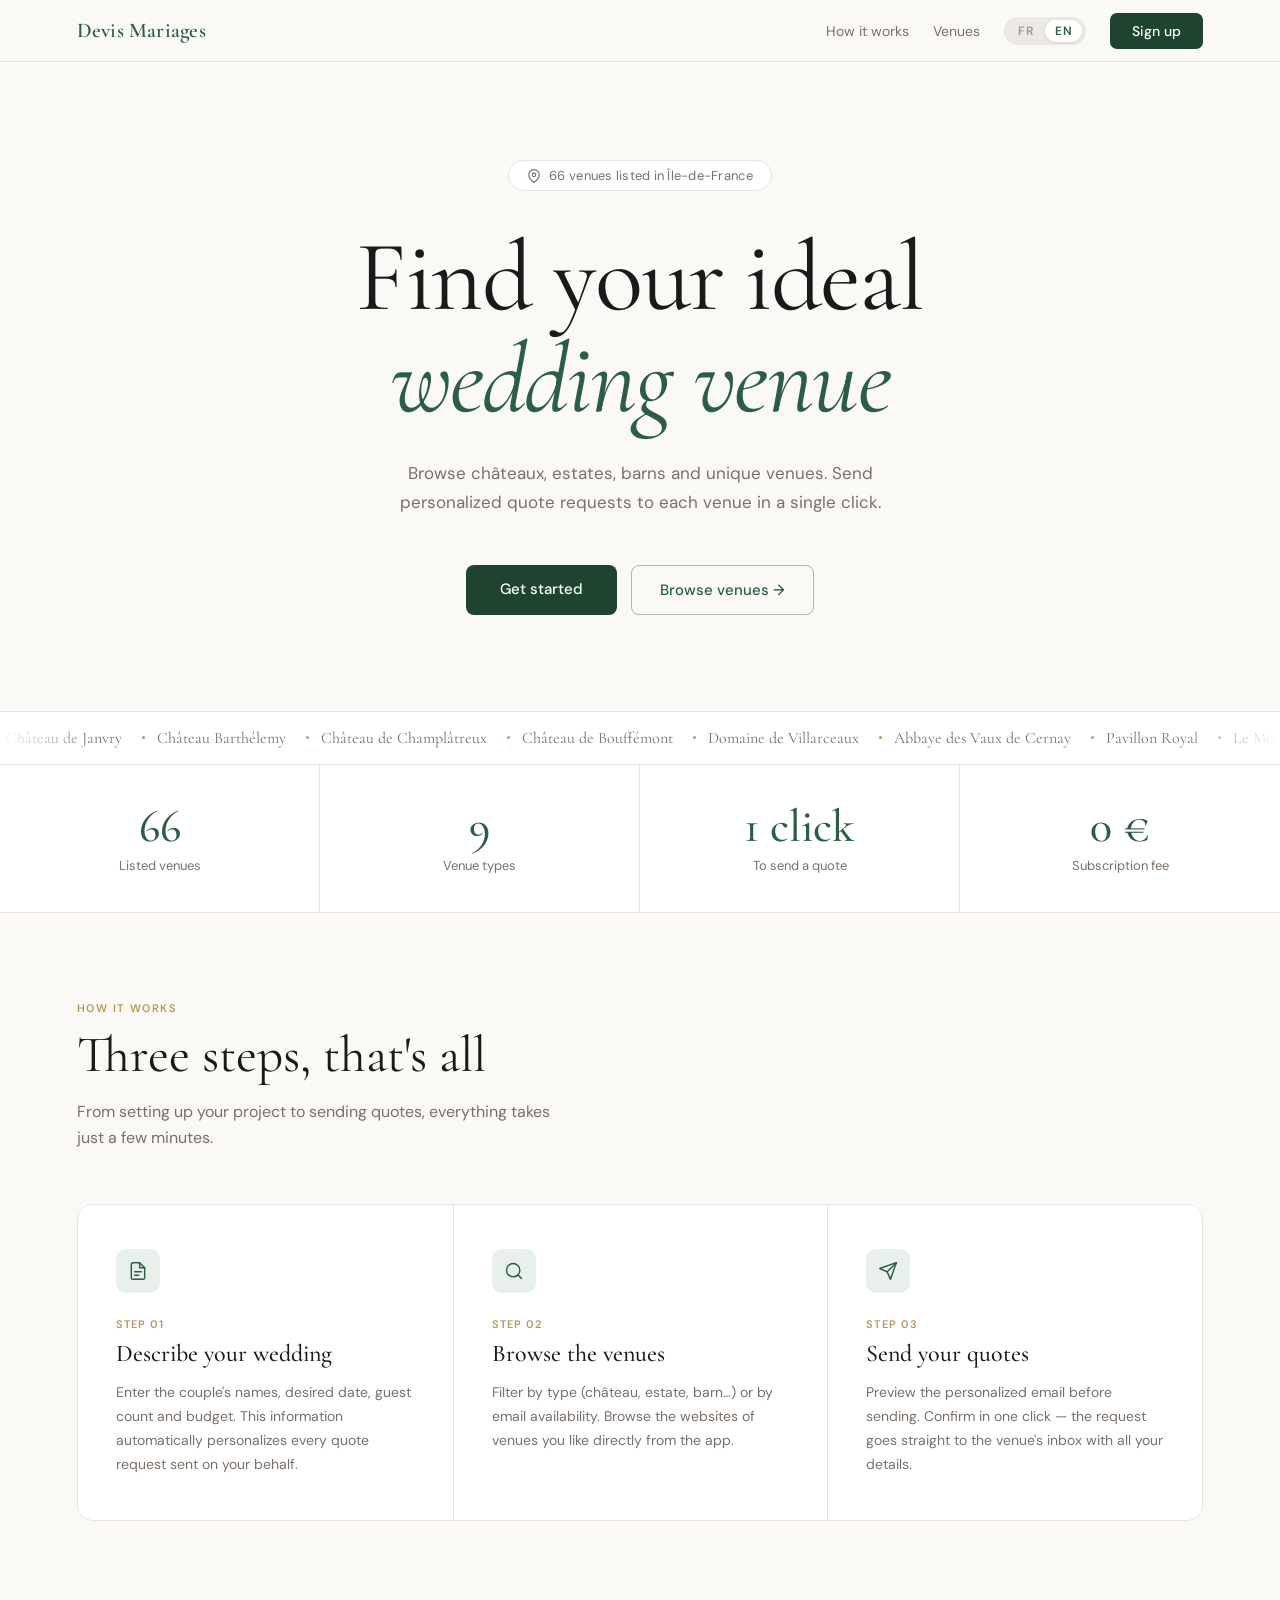
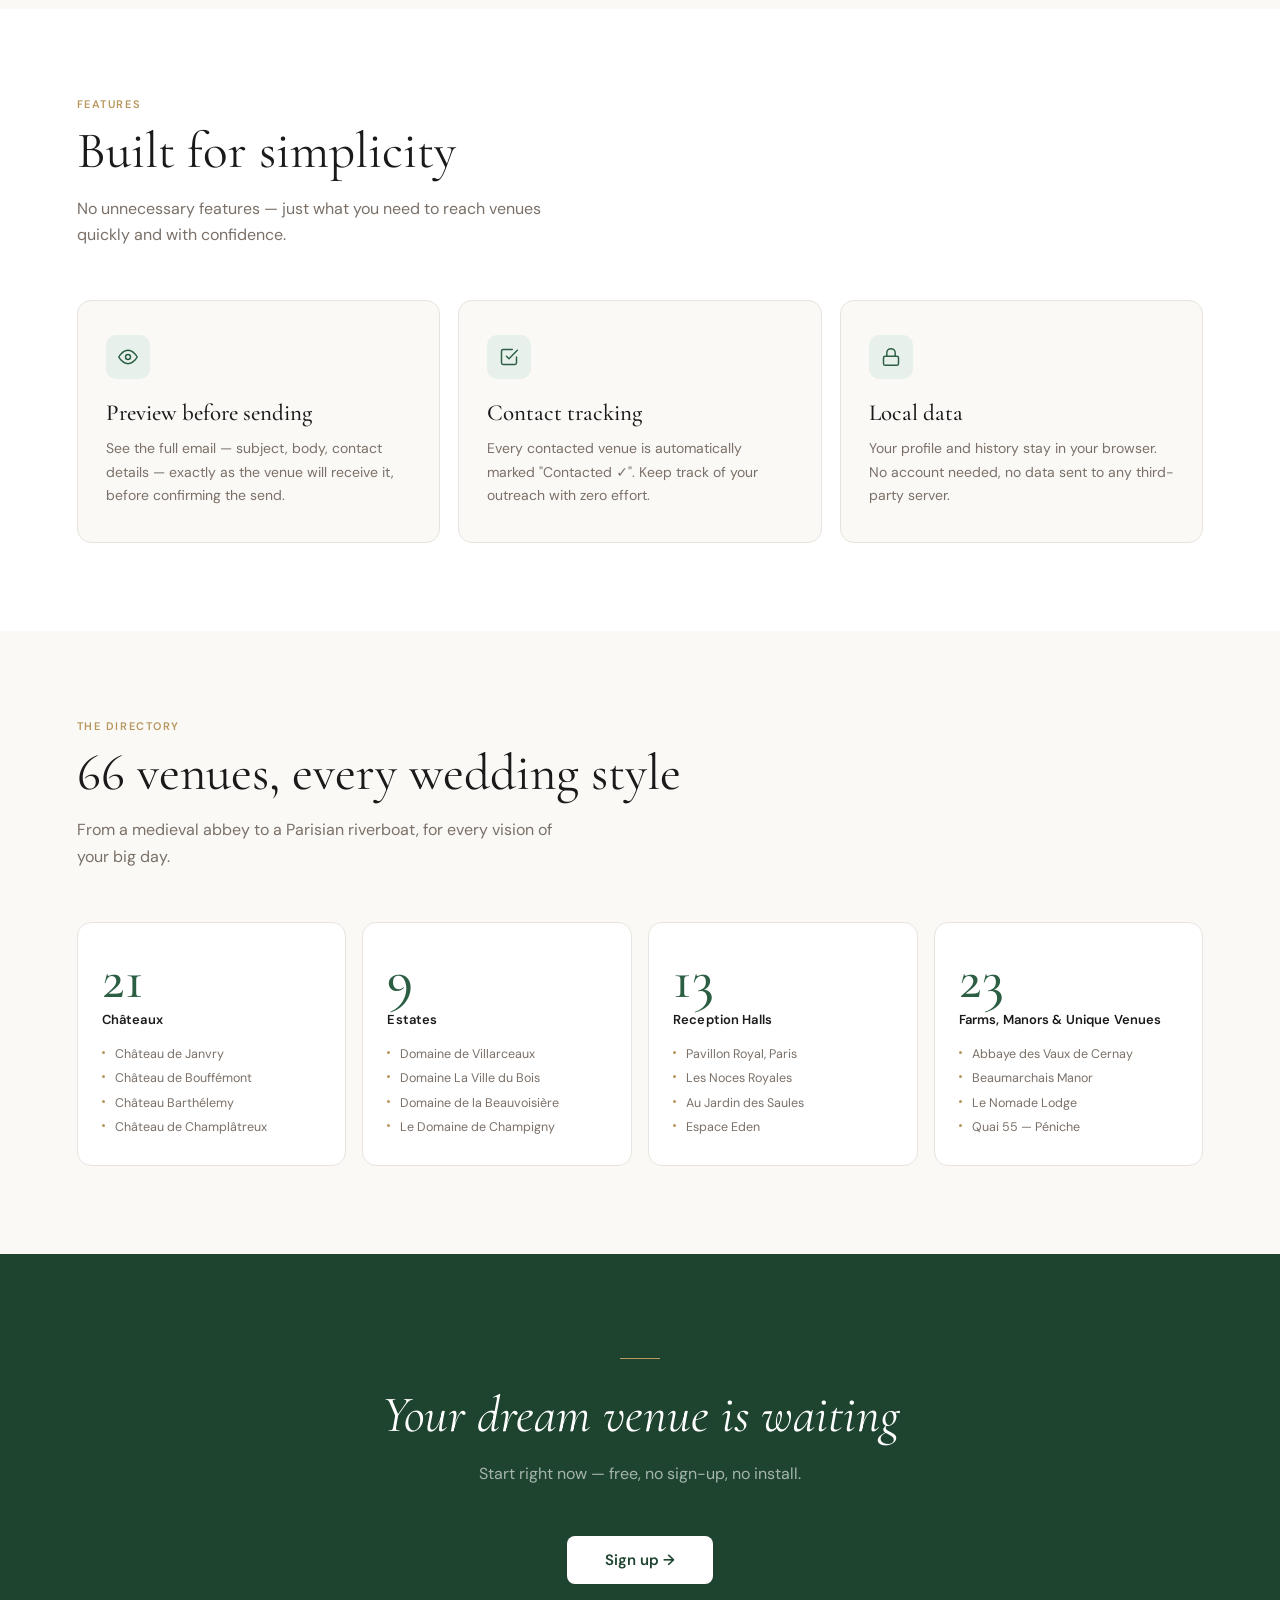
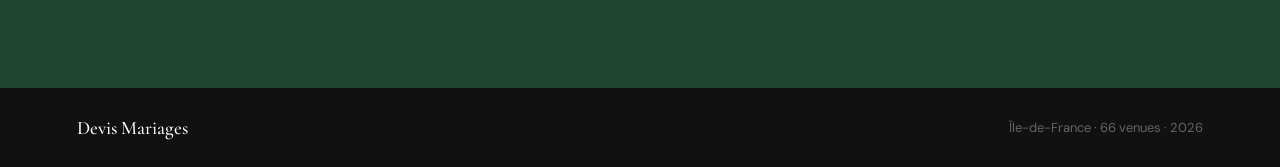
==== frontend/landing.html @ 738a775e "Add landing/onboarding pages and dynamic contact-form integration Introduces a marketing landing pag" ====
<!DOCTYPE html>
<html lang="fr">
<head>
  <meta charset="UTF-8">
  <meta name="viewport" content="width=device-width, initial-scale=1.0">
  <title>Devis Mariages — Trouvez votre lieu de mariage idéal en Île-de-France</title>
  <link rel="preconnect" href="https://fonts.googleapis.com">
  <link href="https://fonts.googleapis.com/css2?family=Cormorant+Garamond:ital,wght@0,300;0,400;0,500;0,600;1,300;1,400;1,500;1,600&family=DM+Sans:opsz,wght@9..40,300;9..40,400;9..40,500;9..40,600&display=swap" rel="stylesheet">
  <style>
    :root {
      --green:       #2c5e43;
      --green-dark:  #1e4430;
      --green-light: #e8f0ec;
      --gold:        #b8975e;
      --cream:       #faf9f6;
      --border:      #e8e3de;
      --muted:       #7a7068;
      --text:        #1a1a1a;
    }

    *, *::before, *::after { box-sizing: border-box; margin: 0; padding: 0; }
    html { scroll-behavior: smooth; }
    body {
      font-family: 'DM Sans', system-ui, sans-serif;
      color: var(--text);
      background: #fff;
      -webkit-font-smoothing: antialiased;
      overflow-x: hidden;
    }
    h1, h2, h3 { font-family: 'Cormorant Garamond', Georgia, serif; }
    a { text-decoration: none; }

    /* ─── NAV ─────────────────────────────────────────── */
    nav {
      position: fixed; top: 0; left: 0; right: 0; z-index: 100;
      height: 62px;
      background: rgba(250,249,246,0.94);
      backdrop-filter: blur(14px);
      -webkit-backdrop-filter: blur(14px);
      border-bottom: 1px solid var(--border);
      display: flex;
      align-items: center;
      justify-content: space-between;
      padding: 0 6%;
    }
    .nav-logo {
      font-family: 'Cormorant Garamond', serif;
      font-size: 21px;
      font-weight: 600;
      color: var(--green);
      letter-spacing: 0.01em;
    }
    .nav-links { display: flex; align-items: center; gap: 24px; }
    .nav-link {
      font-size: 14px;
      color: var(--muted);
      transition: color 0.15s;
    }
    .nav-link:hover { color: var(--green); }
    .btn-nav {
      padding: 9px 22px;
      background: var(--green-dark);
      color: #fff;
      border-radius: 7px;
      font-size: 14px;
      font-weight: 500;
      transition: background 0.2s, transform 0.15s;
      font-family: 'DM Sans', sans-serif;
    }
    .btn-nav:hover { background: var(--green); transform: translateY(-1px); }

    /* ─── LANG TOGGLE ─────────────────────────────────── */
    .lang-toggle {
      display: flex;
      align-items: center;
      background: #ece8e3;
      border-radius: 20px;
      padding: 3px 4px;
      gap: 2px;
      font-size: 12px;
      font-weight: 600;
      font-family: 'DM Sans', sans-serif;
    }
    .lang-toggle span {
      padding: 3px 10px;
      border-radius: 16px;
      cursor: pointer;
      color: #999;
      transition: all 0.15s;
      user-select: none;
      letter-spacing: 0.04em;
    }
    .lang-toggle span.active {
      background: #fff;
      color: var(--green);
      box-shadow: 0 1px 3px rgba(0,0,0,0.1);
    }

    /* ─── HERO ────────────────────────────────────────── */
    .hero {
      background: var(--cream);
      padding: 160px 6% 96px;
      text-align: center;
      position: relative;
    }
    .hero-eyebrow {
      display: inline-flex;
      align-items: center;
      gap: 8px;
      padding: 6px 18px;
      background: #fff;
      border: 1px solid var(--border);
      border-radius: 24px;
      font-size: 13px;
      color: var(--muted);
      letter-spacing: 0.02em;
      margin-bottom: 36px;
    }
    .hero-eyebrow strong { color: var(--green); font-weight: 600; }
    .hero h1 {
      font-size: clamp(56px, 8vw, 100px);
      font-weight: 400;
      line-height: 1.02;
      letter-spacing: -0.015em;
      color: var(--text);
      margin-bottom: 28px;
    }
    .hero h1 em { font-style: italic; color: var(--green); }
    .hero-sub {
      font-size: 17px;
      color: var(--muted);
      line-height: 1.7;
      max-width: 490px;
      margin: 0 auto 48px;
      font-weight: 400;
    }
    .hero-ctas {
      display: flex;
      gap: 14px;
      justify-content: center;
      flex-wrap: wrap;
    }
    .btn-primary {
      padding: 14px 34px;
      background: var(--green-dark);
      color: #fff;
      border-radius: 8px;
      font-size: 15px;
      font-weight: 500;
      transition: all 0.2s;
      font-family: 'DM Sans', sans-serif;
      display: inline-block;
    }
    .btn-primary:hover { background: var(--green); transform: translateY(-2px); box-shadow: 0 8px 24px rgba(44,94,67,.22); }
    .btn-outline {
      padding: 14px 28px;
      background: transparent;
      color: var(--green);
      border: 1px solid rgba(44,94,67,.4);
      border-radius: 8px;
      font-size: 15px;
      font-weight: 500;
      transition: all 0.2s;
      font-family: 'DM Sans', sans-serif;
      display: inline-block;
    }
    .btn-outline:hover { background: var(--green-light); border-color: var(--green); }

    /* ─── TICKER ──────────────────────────────────────── */
    .ticker-wrap {
      overflow: hidden;
      background: #fff;
      border-top: 1px solid var(--border);
      border-bottom: 1px solid var(--border);
      padding: 16px 0;
      position: relative;
    }
    .ticker-wrap::before,
    .ticker-wrap::after {
      content: '';
      position: absolute; top: 0; bottom: 0; width: 100px;
      z-index: 2; pointer-events: none;
    }
    .ticker-wrap::before { left: 0; background: linear-gradient(to right, #fff, transparent); }
    .ticker-wrap::after  { right: 0; background: linear-gradient(to left, #fff, transparent); }
    .ticker-track {
      display: flex;
      width: max-content;
      animation: ticker 60s linear infinite;
    }
    .ticker-track:hover { animation-play-state: paused; }
    .ticker-item {
      font-family: 'Cormorant Garamond', serif;
      font-size: 16px;
      color: var(--muted);
      padding: 0 6px;
      white-space: nowrap;
      display: inline-flex;
      align-items: center;
      gap: 20px;
    }
    .ticker-dot {
      width: 3px; height: 3px;
      border-radius: 50%;
      background: var(--gold);
      flex-shrink: 0;
    }
    @keyframes ticker {
      from { transform: translateX(0); }
      to   { transform: translateX(-50%); }
    }

    /* ─── STATS ───────────────────────────────────────── */
    .stats-row {
      display: grid;
      grid-template-columns: repeat(4, 1fr);
      border-bottom: 1px solid var(--border);
    }
    .stat {
      padding: 38px 20px;
      text-align: center;
      border-right: 1px solid var(--border);
    }
    .stat:last-child { border-right: none; }
    .stat-val {
      font-family: 'Cormorant Garamond', serif;
      font-size: 46px;
      font-weight: 500;
      color: var(--green);
      line-height: 1;
      margin-bottom: 8px;
    }
    .stat-desc { font-size: 13px; color: var(--muted); }

    /* ─── SECTION COMMON ──────────────────────────────── */
    .section { padding: 88px 6%; }
    .section-bg { background: var(--cream); }
    .eyebrow {
      font-size: 11px;
      font-weight: 600;
      letter-spacing: 0.14em;
      text-transform: uppercase;
      color: var(--gold);
      margin-bottom: 12px;
    }
    .sec-title {
      font-size: clamp(34px, 4vw, 52px);
      font-weight: 400;
      line-height: 1.1;
      margin-bottom: 16px;
    }
    .sec-sub {
      font-size: 16px;
      color: var(--muted);
      line-height: 1.65;
      max-width: 480px;
      margin-bottom: 52px;
    }

    /* ─── HOW IT WORKS ────────────────────────────────── */
    .hiw-grid {
      display: grid;
      grid-template-columns: repeat(3, 1fr);
      border: 1px solid var(--border);
      border-radius: 16px;
      overflow: hidden;
    }
    .hiw-step {
      background: #fff;
      padding: 44px 38px;
    }
    .hiw-step + .hiw-step { border-left: 1px solid var(--border); }
    .step-icon {
      width: 44px; height: 44px;
      border-radius: 10px;
      background: var(--green-light);
      display: flex; align-items: center; justify-content: center;
      color: var(--green);
      margin-bottom: 24px;
    }
    .step-num {
      font-size: 11px;
      font-weight: 600;
      letter-spacing: 0.1em;
      text-transform: uppercase;
      color: var(--gold);
      margin-bottom: 8px;
    }
    .step-title {
      font-family: 'Cormorant Garamond', serif;
      font-size: 24px;
      font-weight: 500;
      margin-bottom: 12px;
    }
    .step-desc {
      font-size: 14px;
      color: var(--muted);
      line-height: 1.72;
    }

    /* ─── FEATURES ────────────────────────────────────── */
    .features-grid {
      display: grid;
      grid-template-columns: repeat(3, 1fr);
      gap: 18px;
    }
    .feature-card {
      background: var(--cream);
      border: 1px solid var(--border);
      border-radius: 14px;
      padding: 34px 28px;
      transition: transform 0.22s, box-shadow 0.22s;
    }
    .feature-card:hover {
      transform: translateY(-4px);
      box-shadow: 0 14px 36px rgba(44,94,67,.08);
    }
    .feat-icon {
      width: 44px; height: 44px;
      border-radius: 10px;
      background: var(--green-light);
      display: flex; align-items: center; justify-content: center;
      color: var(--green);
      margin-bottom: 20px;
    }
    .feat-title {
      font-family: 'Cormorant Garamond', serif;
      font-size: 23px;
      font-weight: 500;
      margin-bottom: 10px;
    }
    .feat-desc {
      font-size: 14px;
      color: var(--muted);
      line-height: 1.68;
    }

    /* ─── VENUE TYPES ─────────────────────────────────── */
    .types-grid {
      display: grid;
      grid-template-columns: repeat(4, 1fr);
      gap: 16px;
    }
    .type-card {
      background: #fff;
      border: 1px solid var(--border);
      border-radius: 14px;
      padding: 28px 24px;
      transition: border-color 0.2s, transform 0.2s;
    }
    .type-card:hover { border-color: var(--green); transform: translateY(-3px); }
    .type-count {
      font-family: 'Cormorant Garamond', serif;
      font-size: 56px;
      font-weight: 500;
      color: var(--green);
      line-height: 1;
      margin-bottom: 4px;
    }
    .type-name {
      font-size: 13px;
      font-weight: 600;
      color: var(--text);
      margin-bottom: 18px;
      letter-spacing: 0.01em;
    }
    .type-list {
      list-style: none;
      display: flex;
      flex-direction: column;
      gap: 7px;
    }
    .type-list li {
      font-size: 12.5px;
      color: var(--muted);
      padding-left: 13px;
      position: relative;
      line-height: 1.4;
    }
    .type-list li::before {
      content: '';
      position: absolute;
      left: 0; top: 5px;
      width: 3px; height: 3px;
      border-radius: 50%;
      background: var(--gold);
    }

    /* ─── FINAL CTA ───────────────────────────────────── */
    .cta-section {
      background: var(--green-dark);
      padding: 104px 6%;
      text-align: center;
    }
    .gold-rule {
      width: 40px; height: 1px;
      background: var(--gold);
      margin: 0 auto 28px;
    }
    .cta-section .sec-title { color: #fff; margin-bottom: 18px; }
    .cta-section .sec-sub { color: rgba(255,255,255,.6); margin: 0 auto 48px; }
    .btn-white {
      padding: 14px 38px;
      background: #fff;
      color: var(--green-dark);
      border-radius: 8px;
      font-size: 15px;
      font-weight: 600;
      display: inline-block;
      transition: all 0.2s;
      font-family: 'DM Sans', sans-serif;
    }
    .btn-white:hover { transform: translateY(-2px); box-shadow: 0 10px 30px rgba(0,0,0,.22); }

    /* ─── FOOTER ──────────────────────────────────────── */
    footer {
      background: #111;
      padding: 28px 6%;
      display: flex;
      align-items: center;
      justify-content: space-between;
    }
    .footer-logo {
      font-family: 'Cormorant Garamond', serif;
      font-size: 19px;
      color: #fff;
      font-weight: 500;
    }
    .footer-meta { font-size: 13px; color: rgba(255,255,255,.35); }

    /* ─── REVEAL ANIMATIONS ───────────────────────────── */
    .reveal {
      opacity: 0;
      transform: translateY(22px);
      transition: opacity 0.6s cubic-bezier(.2,.8,.2,1), transform 0.6s cubic-bezier(.2,.8,.2,1);
    }
    .reveal.visible { opacity: 1; transform: none; }

    /* ─── RESPONSIVE ──────────────────────────────────── */
    @media (max-width: 960px) {
      .stats-row { grid-template-columns: repeat(2, 1fr); }
      .stat:nth-child(2) { border-right: none; }
      .stat:nth-child(3) { border-top: 1px solid var(--border); }
      .hiw-grid { grid-template-columns: 1fr; }
      .hiw-step + .hiw-step { border-left: none; border-top: 1px solid var(--border); }
      .features-grid { grid-template-columns: 1fr; }
      .types-grid { grid-template-columns: repeat(2, 1fr); }
    }
    @media (max-width: 600px) {
      .nav-links .nav-link { display: none; }
      .types-grid { grid-template-columns: 1fr; }
      .hero h1 { font-size: 48px; }
    }
  </style>
</head>
<body>

<!-- ─── NAV ──────────────────────────────────────────────── -->
<nav>
  <span class="nav-logo">Devis Mariages</span>
  <div class="nav-links">
    <a class="nav-link" href="#how" data-i18n="nav_how">Comment ça marche</a>
    <a class="nav-link" href="#types" data-i18n="nav_types">Les lieux</a>
    <div class="lang-toggle">
      <span id="lang-fr" onclick="setLang('fr')">FR</span>
      <span id="lang-en" onclick="setLang('en')">EN</span>
    </div>
    <a class="btn-nav" data-ob-link href="onboarding.html?lang=fr" data-i18n="nav_app">S'inscrire</a>
  </div>
</nav>

<!-- ─── HERO ──────────────────────────────────────────────── -->
<section class="hero">
  <div class="hero-eyebrow">
    <svg width="14" height="14" viewBox="0 0 24 24" fill="none" stroke="currentColor" stroke-width="2" stroke-linecap="round" stroke-linejoin="round"><path d="M21 10c0 7-9 13-9 13s-9-6-9-13a9 9 0 0 1 18 0z"/><circle cx="12" cy="10" r="3"/></svg>
    <span data-i18n="eyebrow_hero"><strong>66</strong> lieux référencés en Île-de-France</span>
  </div>
  <h1 id="hero-h1">Trouvez votre lieu<br><em>de mariage idéal</em></h1>
  <p class="hero-sub" data-i18n="hero_sub">Parcourez châteaux, domaines, fermes et lieux atypiques. Envoyez des demandes de devis personnalisées à chaque lieu en un seul clic.</p>
  <div class="hero-ctas">
    <a class="btn-primary" data-ob-link href="onboarding.html?lang=fr" data-i18n="btn_start">Commencer maintenant</a>
    <a class="btn-outline" href="#types" data-i18n="btn_browse">Voir les lieux →</a>
  </div>
</section>

<!-- ─── TICKER ────────────────────────────────────────────── -->
<div class="ticker-wrap">
  <div class="ticker-track" id="ticker-track"></div>
</div>

<!-- ─── STATS ─────────────────────────────────────────────── -->
<div class="stats-row">
  <div class="stat">
    <div class="stat-val">66</div>
    <div class="stat-desc" data-i18n="stat1_desc">Lieux référencés</div>
  </div>
  <div class="stat">
    <div class="stat-val">9</div>
    <div class="stat-desc" data-i18n="stat2_desc">Types de lieux</div>
  </div>
  <div class="stat">
    <div class="stat-val" data-i18n="stat3_val">1 clic</div>
    <div class="stat-desc" data-i18n="stat3_desc">Pour envoyer un devis</div>
  </div>
  <div class="stat">
    <div class="stat-val">0 €</div>
    <div class="stat-desc" data-i18n="stat4_desc">D'abonnement</div>
  </div>
</div>

<!-- ─── HOW IT WORKS ──────────────────────────────────────── -->
<section class="section section-bg" id="how">
  <div class="eyebrow" data-i18n="eyebrow_hiw">Fonctionnement</div>
  <h2 class="sec-title" data-i18n="hiw_title">Trois étapes, c'est tout</h2>
  <p class="sec-sub" data-i18n="hiw_sub">De la configuration de votre projet à l'envoi des devis, tout se passe en quelques minutes.</p>
  <div class="hiw-grid reveal">
    <div class="hiw-step">
      <div class="step-icon">
        <svg width="20" height="20" viewBox="0 0 24 24" fill="none" stroke="currentColor" stroke-width="1.75" stroke-linecap="round" stroke-linejoin="round"><path d="M14 2H6a2 2 0 0 0-2 2v16a2 2 0 0 0 2 2h12a2 2 0 0 0 2-2V8z"/><polyline points="14,2 14,8 20,8"/><line x1="8" y1="13" x2="16" y2="13"/><line x1="8" y1="17" x2="13" y2="17"/></svg>
      </div>
      <div class="step-num" data-i18n="step1_num">Étape 01</div>
      <h3 class="step-title" data-i18n="step1_title">Décrivez votre mariage</h3>
      <p class="step-desc" data-i18n="step1_desc">Renseignez le nom des mariés, la date souhaitée, le nombre d'invités et votre budget. Ces informations personnalisent automatiquement chaque demande de devis.</p>
    </div>
    <div class="hiw-step">
      <div class="step-icon">
        <svg width="20" height="20" viewBox="0 0 24 24" fill="none" stroke="currentColor" stroke-width="1.75" stroke-linecap="round" stroke-linejoin="round"><circle cx="11" cy="11" r="8"/><line x1="21" y1="21" x2="16.65" y2="16.65"/></svg>
      </div>
      <div class="step-num" data-i18n="step2_num">Étape 02</div>
      <h3 class="step-title" data-i18n="step2_title">Explorez les lieux</h3>
      <p class="step-desc" data-i18n="step2_desc">Filtrez par type (château, domaine, ferme…) ou par disponibilité email. Consultez directement les sites des lieux qui vous intéressent depuis l'application.</p>
    </div>
    <div class="hiw-step">
      <div class="step-icon">
        <svg width="20" height="20" viewBox="0 0 24 24" fill="none" stroke="currentColor" stroke-width="1.75" stroke-linecap="round" stroke-linejoin="round"><line x1="22" y1="2" x2="11" y2="13"/><polygon points="22,2 15,22 11,13 2,9"/></svg>
      </div>
      <div class="step-num" data-i18n="step3_num">Étape 03</div>
      <h3 class="step-title" data-i18n="step3_title">Envoyez vos devis</h3>
      <p class="step-desc" data-i18n="step3_desc">Prévisualisez l'email personnalisé avant de l'envoyer. Confirmez en un clic — la demande part directement dans la boîte du lieu, avec toutes vos informations.</p>
    </div>
  </div>
</section>

<!-- ─── FEATURES ──────────────────────────────────────────── -->
<section class="section" id="features">
  <div class="eyebrow" data-i18n="eyebrow_feat">Fonctionnalités</div>
  <h2 class="sec-title" data-i18n="feat_title">Conçu pour aller à l'essentiel</h2>
  <p class="sec-sub" data-i18n="feat_sub">Pas de fonctions superflues — juste ce qu'il faut pour contacter les lieux rapidement et sereinement.</p>
  <div class="features-grid">
    <div class="feature-card reveal">
      <div class="feat-icon">
        <svg width="20" height="20" viewBox="0 0 24 24" fill="none" stroke="currentColor" stroke-width="1.75" stroke-linecap="round" stroke-linejoin="round"><path d="M1 12s4-8 11-8 11 8 11 8-4 8-11 8-11-8-11-8z"/><circle cx="12" cy="12" r="3"/></svg>
      </div>
      <h3 class="feat-title" data-i18n="feat1_title">Aperçu avant envoi</h3>
      <p class="feat-desc" data-i18n="feat1_desc">Visualisez l'email complet — objet, corps, coordonnées — exactement tel que le lieu le recevra, avant de confirmer l'envoi.</p>
    </div>
    <div class="feature-card reveal" style="transition-delay:.1s">
      <div class="feat-icon">
        <svg width="20" height="20" viewBox="0 0 24 24" fill="none" stroke="currentColor" stroke-width="1.75" stroke-linecap="round" stroke-linejoin="round"><polyline points="9,11 12,14 22,4"/><path d="M21 12v7a2 2 0 0 1-2 2H5a2 2 0 0 1-2-2V5a2 2 0 0 1 2-2h11"/></svg>
      </div>
      <h3 class="feat-title" data-i18n="feat2_title">Suivi des contacts</h3>
      <p class="feat-desc" data-i18n="feat2_desc">Chaque lieu contacté est automatiquement marqué "Contacté ✓". Gardez une vue d'ensemble de vos démarches sans aucun effort.</p>
    </div>
    <div class="feature-card reveal" style="transition-delay:.2s">
      <div class="feat-icon">
        <svg width="20" height="20" viewBox="0 0 24 24" fill="none" stroke="currentColor" stroke-width="1.75" stroke-linecap="round" stroke-linejoin="round"><rect x="3" y="11" width="18" height="11" rx="2" ry="2"/><path d="M7 11V7a5 5 0 0 1 10 0v4"/></svg>
      </div>
      <h3 class="feat-title" data-i18n="feat3_title">Données locales</h3>
      <p class="feat-desc" data-i18n="feat3_desc">Votre profil et votre historique restent dans votre navigateur. Aucun compte requis, aucune donnée transmise à un serveur tiers.</p>
    </div>
  </div>
</section>

<!-- ─── VENUE TYPES ────────────────────────────────────────── -->
<section class="section section-bg" id="types">
  <div class="eyebrow" data-i18n="eyebrow_types">Le répertoire</div>
  <h2 class="sec-title" data-i18n="types_title">66 lieux, tous styles de mariage</h2>
  <p class="sec-sub" data-i18n="types_sub">De l'abbaye médiévale à la péniche parisienne, pour chaque vision du jour J.</p>
  <div class="types-grid">
    <div class="type-card reveal">
      <div class="type-count">21</div>
      <div class="type-name" data-i18n="type1_name">Châteaux</div>
      <ul class="type-list">
        <li>Château de Janvry</li>
        <li>Château de Bouffémont</li>
        <li>Château Barthélemy</li>
        <li>Château de Champlâtreux</li>
      </ul>
    </div>
    <div class="type-card reveal" style="transition-delay:.1s">
      <div class="type-count">9</div>
      <div class="type-name" data-i18n="type2_name">Domaines</div>
      <ul class="type-list">
        <li>Domaine de Villarceaux</li>
        <li>Domaine La Ville du Bois</li>
        <li>Domaine de la Beauvoisière</li>
        <li>Le Domaine de Champigny</li>
      </ul>
    </div>
    <div class="type-card reveal" style="transition-delay:.2s">
      <div class="type-count">13</div>
      <div class="type-name" data-i18n="type3_name">Salles de réception</div>
      <ul class="type-list">
        <li>Pavillon Royal, Paris</li>
        <li>Les Noces Royales</li>
        <li>Au Jardin des Saules</li>
        <li>Espace Eden</li>
      </ul>
    </div>
    <div class="type-card reveal" style="transition-delay:.3s">
      <div class="type-count">23</div>
      <div class="type-name" data-i18n="type4_name">Fermes, Manoirs & Atypiques</div>
      <ul class="type-list">
        <li>Abbaye des Vaux de Cernay</li>
        <li>Beaumarchais Manor</li>
        <li>Le Nomade Lodge</li>
        <li>Quai 55 — Péniche</li>
      </ul>
    </div>
  </div>
</section>

<!-- ─── FINAL CTA ──────────────────────────────────────────── -->
<section class="cta-section">
  <div class="gold-rule"></div>
  <h2 class="sec-title" id="cta-title"><em>Votre lieu de rêve vous attend</em></h2>
  <p class="sec-sub" data-i18n="cta_sub">Commencez dès maintenant — gratuit, sans inscription, sans installation.</p>
  <a class="btn-white" data-ob-link href="onboarding.html?lang=fr" data-i18n="btn_open">S'inscrire →</a>
</section>

<!-- ─── FOOTER ─────────────────────────────────────────────── -->
<footer>
  <span class="footer-logo">Devis Mariages</span>
  <span class="footer-meta" data-i18n="footer_meta">Île-de-France · 66 lieux · 2026</span>
</footer>

<script>
  /* ── Translations ─────────────────────────────────────────── */
  const T = {
    fr: {
      page_title:    "Devis Mariages — Trouvez votre lieu de mariage idéal en Île-de-France",
      nav_how:       "Comment ça marche",
      nav_types:     "Les lieux",
      nav_app:       "S'inscrire",
      eyebrow_hero:  "66 lieux référencés en Île-de-France",
      hero_h1:       "Trouvez votre lieu<br><em>de mariage idéal</em>",
      hero_sub:      "Parcourez châteaux, domaines, fermes et lieux atypiques. Envoyez des demandes de devis personnalisées à chaque lieu en un seul clic.",
      btn_start:     "Commencer maintenant",
      btn_browse:    "Voir les lieux →",
      stat1_desc:    "Lieux référencés",
      stat2_desc:    "Types de lieux",
      stat3_val:     "1 clic",
      stat3_desc:    "Pour envoyer un devis",
      stat4_desc:    "D'abonnement",
      eyebrow_hiw:   "Fonctionnement",
      hiw_title:     "Trois étapes, c'est tout",
      hiw_sub:       "De la configuration de votre projet à l'envoi des devis, tout se passe en quelques minutes.",
      step1_num:     "Étape 01",
      step1_title:   "Décrivez votre mariage",
      step1_desc:    "Renseignez le nom des mariés, la date souhaitée, le nombre d'invités et votre budget. Ces informations personnalisent automatiquement chaque demande de devis.",
      step2_num:     "Étape 02",
      step2_title:   "Explorez les lieux",
      step2_desc:    "Filtrez par type (château, domaine, ferme…) ou par disponibilité email. Consultez directement les sites des lieux qui vous intéressent depuis l'application.",
      step3_num:     "Étape 03",
      step3_title:   "Envoyez vos devis",
      step3_desc:    "Prévisualisez l'email personnalisé avant de l'envoyer. Confirmez en un clic — la demande part directement dans la boîte du lieu, avec toutes vos informations.",
      eyebrow_feat:  "Fonctionnalités",
      feat_title:    "Conçu pour aller à l'essentiel",
      feat_sub:      "Pas de fonctions superflues — juste ce qu'il faut pour contacter les lieux rapidement et sereinement.",
      feat1_title:   "Aperçu avant envoi",
      feat1_desc:    "Visualisez l'email complet — objet, corps, coordonnées — exactement tel que le lieu le recevra, avant de confirmer l'envoi.",
      feat2_title:   "Suivi des contacts",
      feat2_desc:    "Chaque lieu contacté est automatiquement marqué \"Contacté ✓\". Gardez une vue d'ensemble de vos démarches sans aucun effort.",
      feat3_title:   "Données locales",
      feat3_desc:    "Votre profil et votre historique restent dans votre navigateur. Aucun compte requis, aucune donnée transmise à un serveur tiers.",
      eyebrow_types: "Le répertoire",
      types_title:   "66 lieux, tous styles de mariage",
      types_sub:     "De l'abbaye médiévale à la péniche parisienne, pour chaque vision du jour J.",
      type1_name:    "Châteaux",
      type2_name:    "Domaines",
      type3_name:    "Salles de réception",
      type4_name:    "Fermes, Manoirs & Atypiques",
      cta_title:     "<em>Votre lieu de rêve vous attend</em>",
      cta_sub:       "Commencez dès maintenant — gratuit, sans inscription, sans installation.",
      btn_open:      "S'inscrire →",
      footer_meta:   "Île-de-France · 66 lieux · 2026",
    },
    en: {
      page_title:    "Devis Mariages — Find your ideal wedding venue in Île-de-France",
      nav_how:       "How it works",
      nav_types:     "Venues",
      nav_app:       "Sign up",
      eyebrow_hero:  "66 venues listed in Île-de-France",
      hero_h1:       "Find your ideal<br><em>wedding venue</em>",
      hero_sub:      "Browse châteaux, estates, barns and unique venues. Send personalized quote requests to each venue in a single click.",
      btn_start:     "Get started",
      btn_browse:    "Browse venues →",
      stat1_desc:    "Listed venues",
      stat2_desc:    "Venue types",
      stat3_val:     "1 click",
      stat3_desc:    "To send a quote",
      stat4_desc:    "Subscription fee",
      eyebrow_hiw:   "How It Works",
      hiw_title:     "Three steps, that's all",
      hiw_sub:       "From setting up your project to sending quotes, everything takes just a few minutes.",
      step1_num:     "Step 01",
      step1_title:   "Describe your wedding",
      step1_desc:    "Enter the couple's names, desired date, guest count and budget. This information automatically personalizes every quote request sent on your behalf.",
      step2_num:     "Step 02",
      step2_title:   "Browse the venues",
      step2_desc:    "Filter by type (château, estate, barn…) or by email availability. Browse the websites of venues you like directly from the app.",
      step3_num:     "Step 03",
      step3_title:   "Send your quotes",
      step3_desc:    "Preview the personalized email before sending. Confirm in one click — the request goes straight to the venue's inbox with all your details.",
      eyebrow_feat:  "Features",
      feat_title:    "Built for simplicity",
      feat_sub:      "No unnecessary features — just what you need to reach venues quickly and with confidence.",
      feat1_title:   "Preview before sending",
      feat1_desc:    "See the full email — subject, body, contact details — exactly as the venue will receive it, before confirming the send.",
      feat2_title:   "Contact tracking",
      feat2_desc:    "Every contacted venue is automatically marked \"Contacted ✓\". Keep track of your outreach with zero effort.",
      feat3_title:   "Local data",
      feat3_desc:    "Your profile and history stay in your browser. No account needed, no data sent to any third-party server.",
      eyebrow_types: "The Directory",
      types_title:   "66 venues, every wedding style",
      types_sub:     "From a medieval abbey to a Parisian riverboat, for every vision of your big day.",
      type1_name:    "Châteaux",
      type2_name:    "Estates",
      type3_name:    "Reception Halls",
      type4_name:    "Farms, Manors & Unique Venues",
      cta_title:     "<em>Your dream venue is waiting</em>",
      cta_sub:       "Start right now — free, no sign-up, no install.",
      btn_open:      "Sign up →",
      footer_meta:   "Île-de-France · 66 venues · 2026",
    }
  };

  let currentLang = 'fr';

  function setLang(lang) {
    if (!T[lang]) return;
    currentLang = lang;

    // Toggle button state
    document.getElementById('lang-fr').classList.toggle('active', lang === 'fr');
    document.getElementById('lang-en').classList.toggle('active', lang === 'en');

    // Page meta
    document.documentElement.lang = lang;
    document.title = T[lang].page_title;

    // Plain text nodes
    document.querySelectorAll('[data-i18n]').forEach(el => {
      const key = el.getAttribute('data-i18n');
      if (T[lang][key] !== undefined) el.textContent = T[lang][key];
    });

    // innerHTML nodes (hero h1, cta title)
    document.getElementById('hero-h1').innerHTML = T[lang].hero_h1;
    document.getElementById('cta-title').innerHTML = T[lang].cta_title;

    // Persist & update URL
    // Update onboarding links with current language
    document.querySelectorAll('[data-ob-link]').forEach(el => {
      el.href = 'onboarding.html?lang=' + lang;
    });

    localStorage.setItem('lp_lang', lang);
    const target = '/' + lang;
    if (window.location.pathname !== target) {
      window.history.pushState(null, '', target);
    }
  }

  function loadLang() {
    const path = window.location.pathname;
    let lang = 'fr';
    if (path === '/en') {
      lang = 'en';
    } else if (path === '/fr') {
      lang = 'fr';
    } else {
      const saved = localStorage.getItem('lp_lang');
      if (saved && T[saved]) {
        lang = saved;
      } else {
        const browser = (navigator.language || 'fr').substring(0, 2);
        if (T[browser]) lang = browser;
      }
    }
    setLang(lang);
  }

  /* ── Ticker ───────────────────────────────────────────────── */
  const VENUES = [
    "Château de Janvry","Château Barthélemy","Château de Champlâtreux",
    "Château de Bouffémont","Domaine de Villarceaux","Abbaye des Vaux de Cernay",
    "Pavillon Royal","Le Moulin de Pommeuse","Domaine La Ville du Bois",
    "Château de Méridon","La Grange des Mollières","Le Nomade Lodge",
    "Les Noces Royales","Château de Séréville","Ferme du Bout des Prés",
    "Château du Breuil","Domaine de la Beauvoisière","Au Jardin des Saules",
    "Quai 55","Yachts de Paris","Château de Lésigny","Le Couvent de Limours",
    "Beaumarchais Manor","Château de Chaumontel","Ferme de Montblin",
    "Le Cinéart","Domaine des Hirondelles","Château des Bondons",
    "Les Granges du Chesnay","Prieuré Saint-Cyr","Château de Boury",
    "Le Manoir des Cygnes","La Suite 91","Château d'Hénonville",
    "Ferme du Parc","Espace Venise","Domaine de la Corniche","Salles Bacchus"
  ];

  function buildTicker() {
    const track = document.getElementById('ticker-track');
    [...VENUES, ...VENUES].forEach(name => {
      const span = document.createElement('span');
      span.className = 'ticker-item';
      span.textContent = name;
      const dot = document.createElement('span');
      dot.className = 'ticker-dot';
      span.appendChild(dot);
      track.appendChild(span);
    });
  }

  /* ── Scroll reveal ────────────────────────────────────────── */
  function initReveal() {
    const obs = new IntersectionObserver(entries => {
      entries.forEach(e => {
        if (e.isIntersecting) {
          e.target.classList.add('visible');
          obs.unobserve(e.target);
        }
      });
    }, { threshold: 0.08 });
    document.querySelectorAll('.reveal').forEach(el => obs.observe(el));
  }

  buildTicker();
  initReveal();
  loadLang();
</script>
</body>
</html>
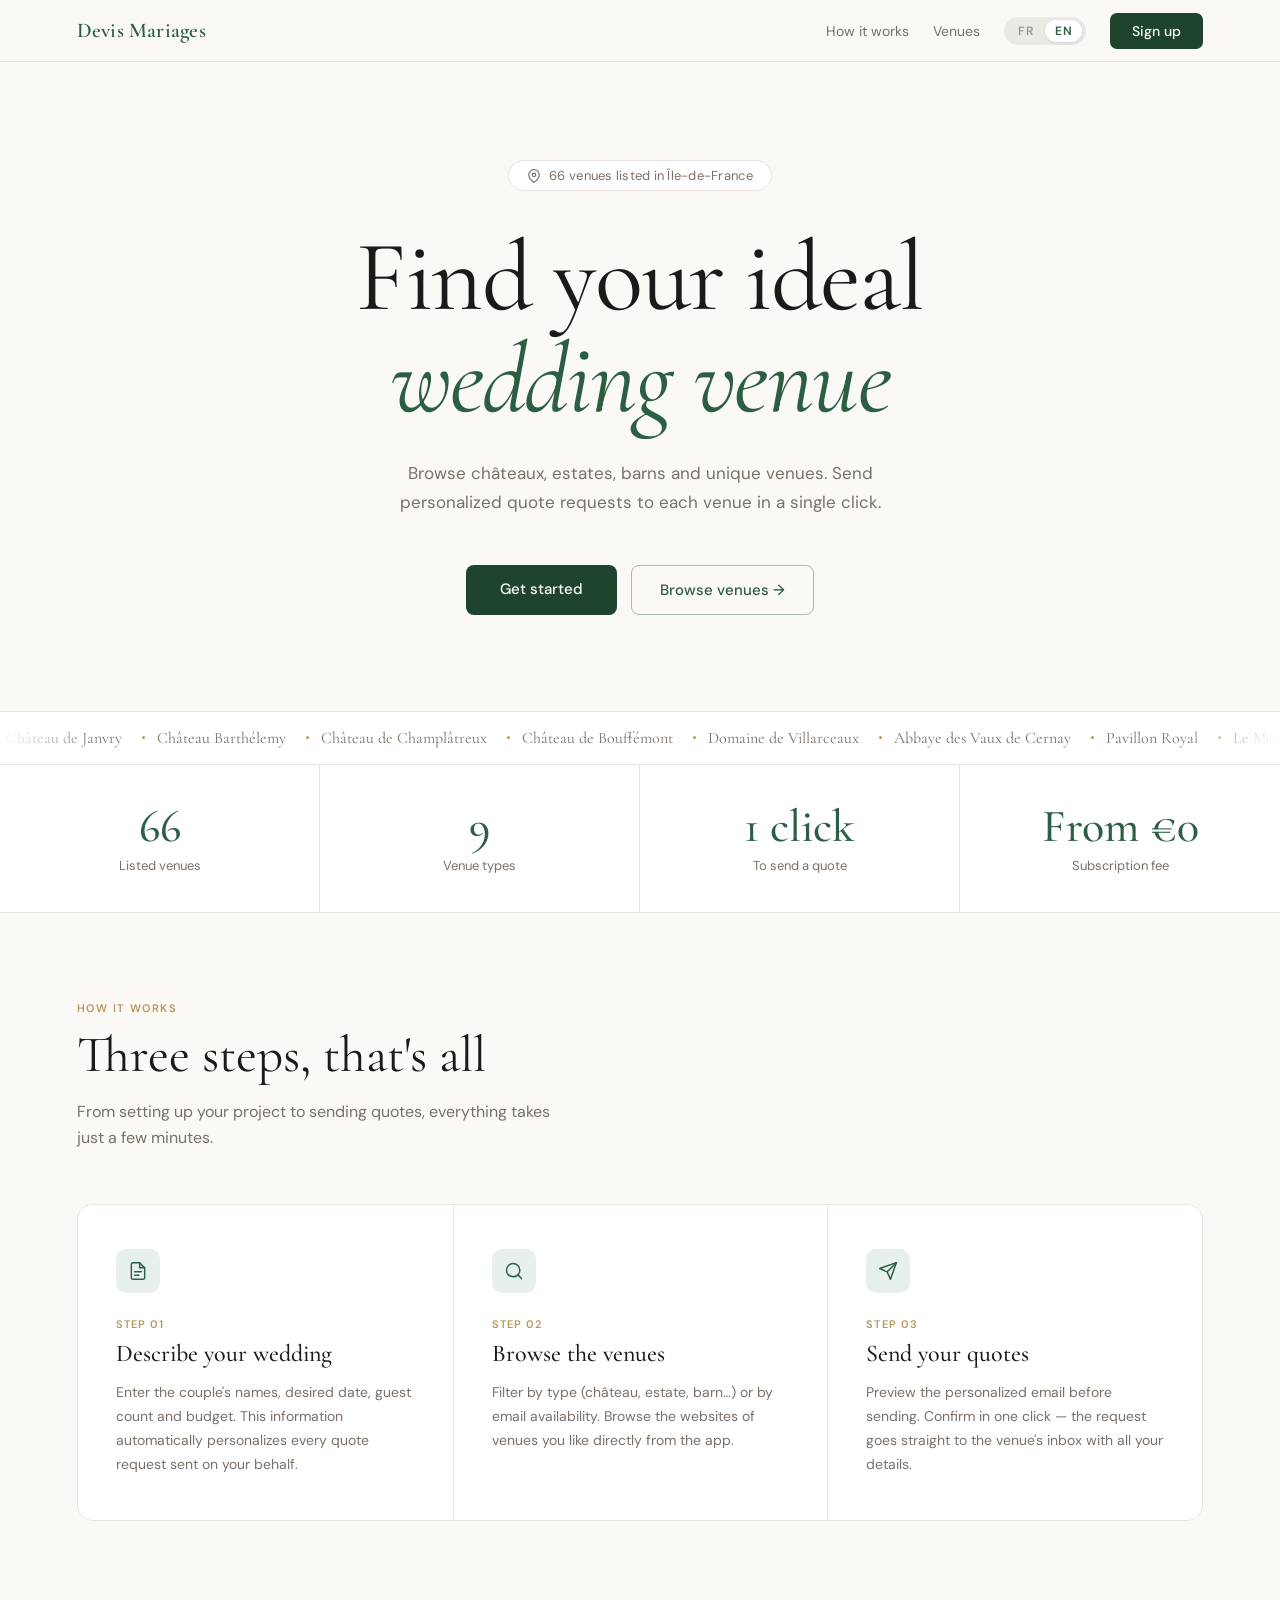
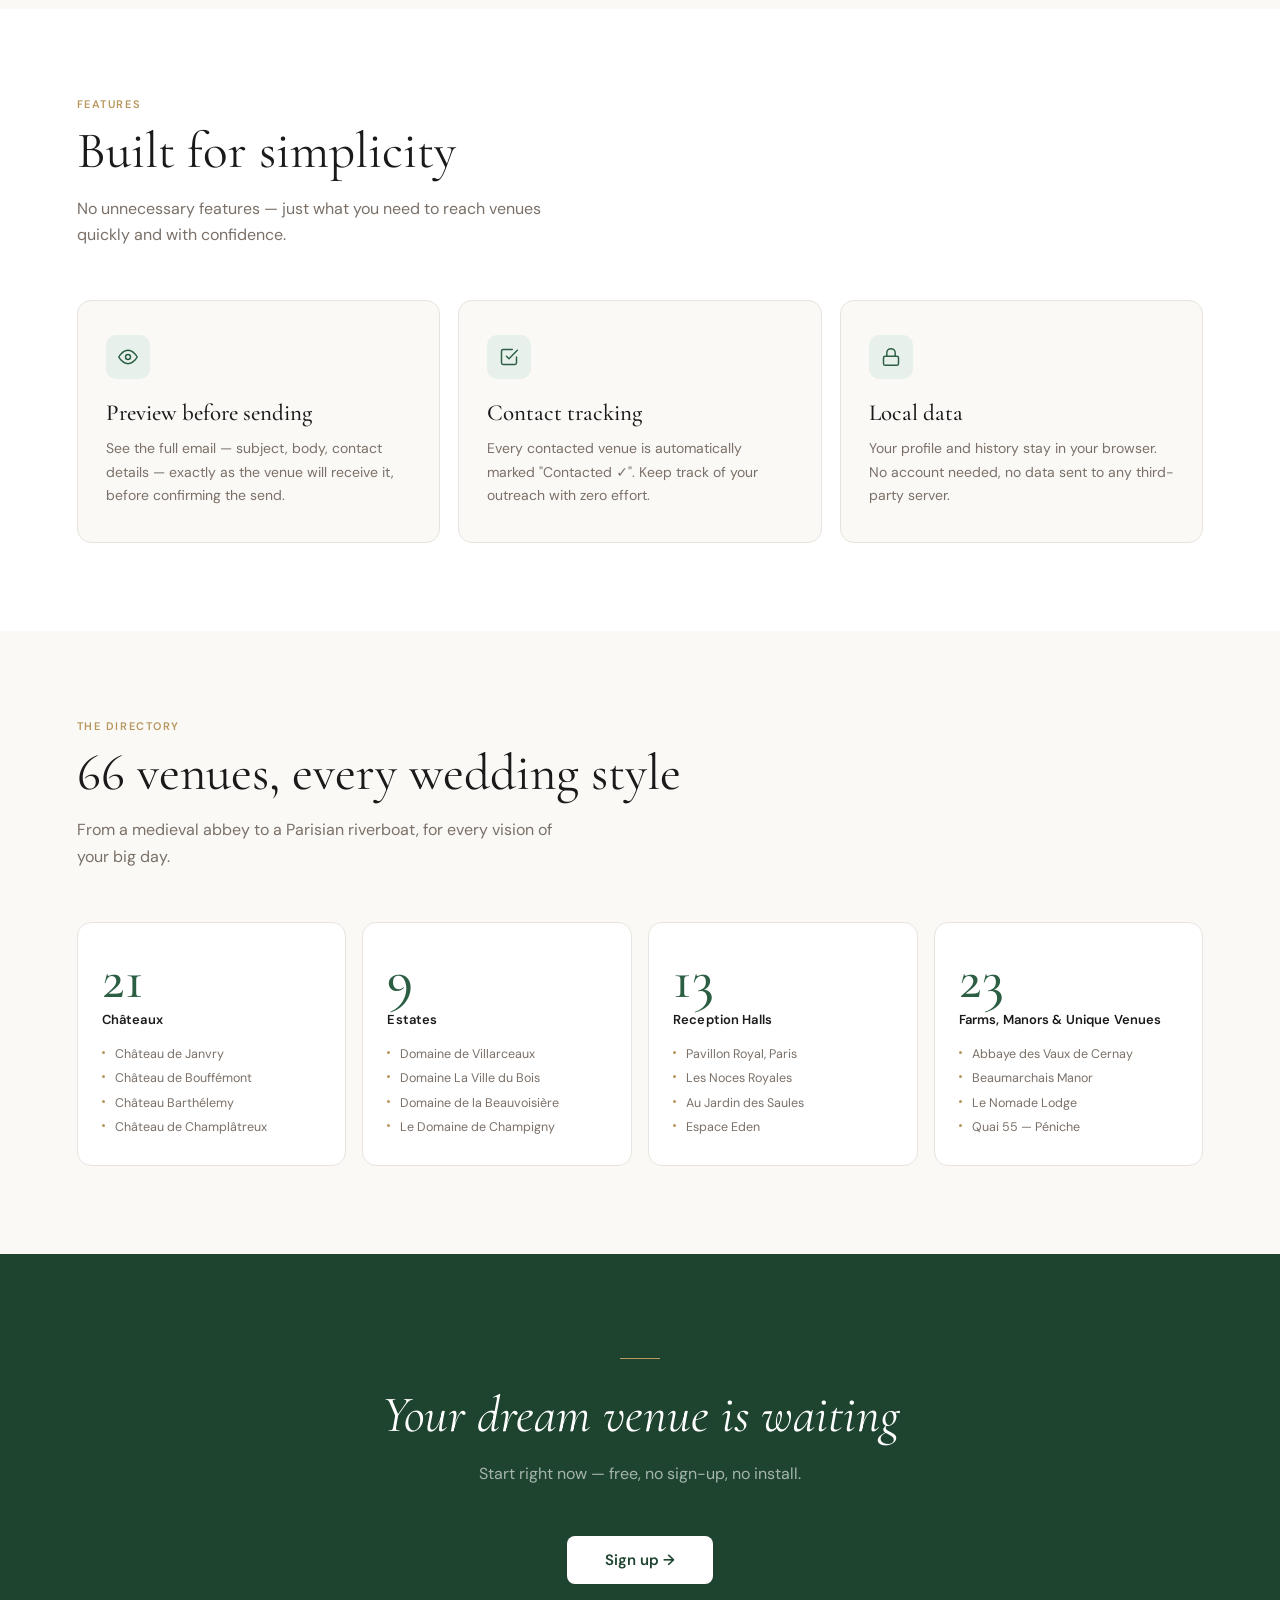
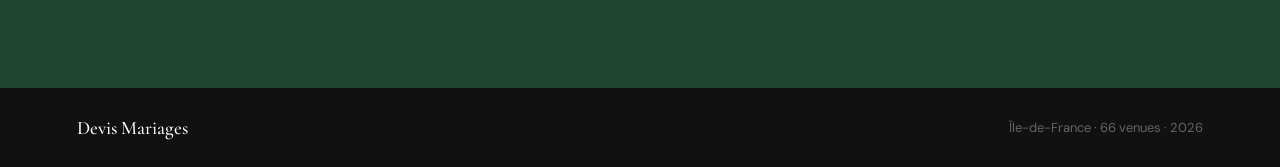
==== commit 728cc50f: "Add pricing tiers + Stripe subscription billing Introduce a 3-tier model (Découverte free / Plus €9-" ====
--- a/frontend/landing.html
+++ b/frontend/landing.html
@@ -503,7 +503,7 @@
     <div class="stat-desc" data-i18n="stat3_desc">Pour envoyer un devis</div>
   </div>
   <div class="stat">
-    <div class="stat-val">0 €</div>
+    <div class="stat-val" data-i18n="stat4_val">À partir de 0 €</div>
     <div class="stat-desc" data-i18n="stat4_desc">D'abonnement</div>
   </div>
 </div>
@@ -634,7 +634,18 @@
   <span class="footer-meta" data-i18n="footer_meta">Île-de-France · 66 lieux · 2026</span>
 </footer>
 
+<script src="/auth.js"></script>
 <script>
+  // Redirect to dashboard when a valid session exists; stale tokens are cleared
+  (async () => {
+    if (!getToken()) return;
+    try {
+      const res = await authFetch("/api/user/profile", { on401: "ignore" });
+      if (res.ok) window.location.href = "/dashboard";
+      else if (res.status === 401) clearAuthCache();
+    } catch (e) { /* offline — stay on landing */ }
+  })();
+
   /* ── Translations ─────────────────────────────────────────── */
   const T = {
     fr: {
@@ -651,6 +662,7 @@
       stat2_desc:    "Types de lieux",
       stat3_val:     "1 clic",
       stat3_desc:    "Pour envoyer un devis",
+      stat4_val:     "À partir de 0 €",
       stat4_desc:    "D'abonnement",
       eyebrow_hiw:   "Fonctionnement",
       hiw_title:     "Trois étapes, c'est tout",
@@ -699,6 +711,7 @@
       stat2_desc:    "Venue types",
       stat3_val:     "1 click",
       stat3_desc:    "To send a quote",
+      stat4_val:     "From €0",
       stat4_desc:    "Subscription fee",
       eyebrow_hiw:   "How It Works",
       hiw_title:     "Three steps, that's all",
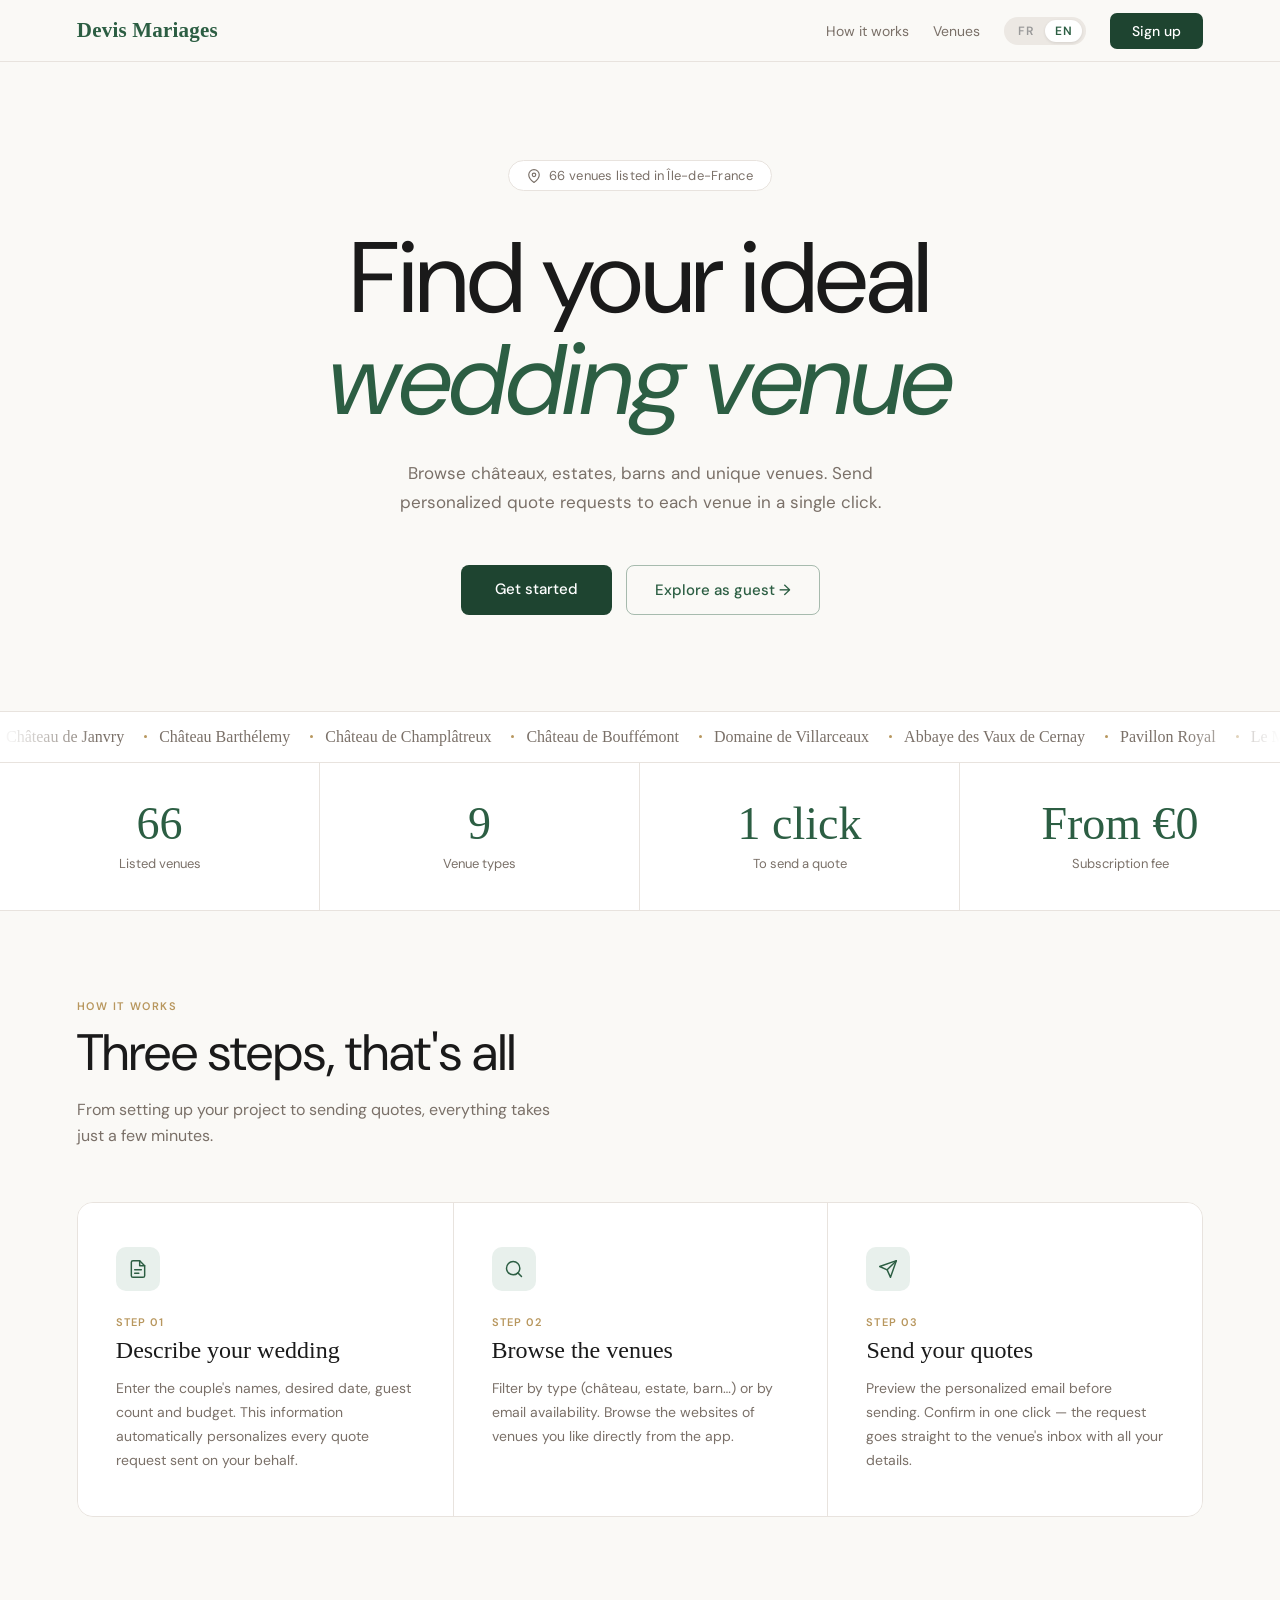
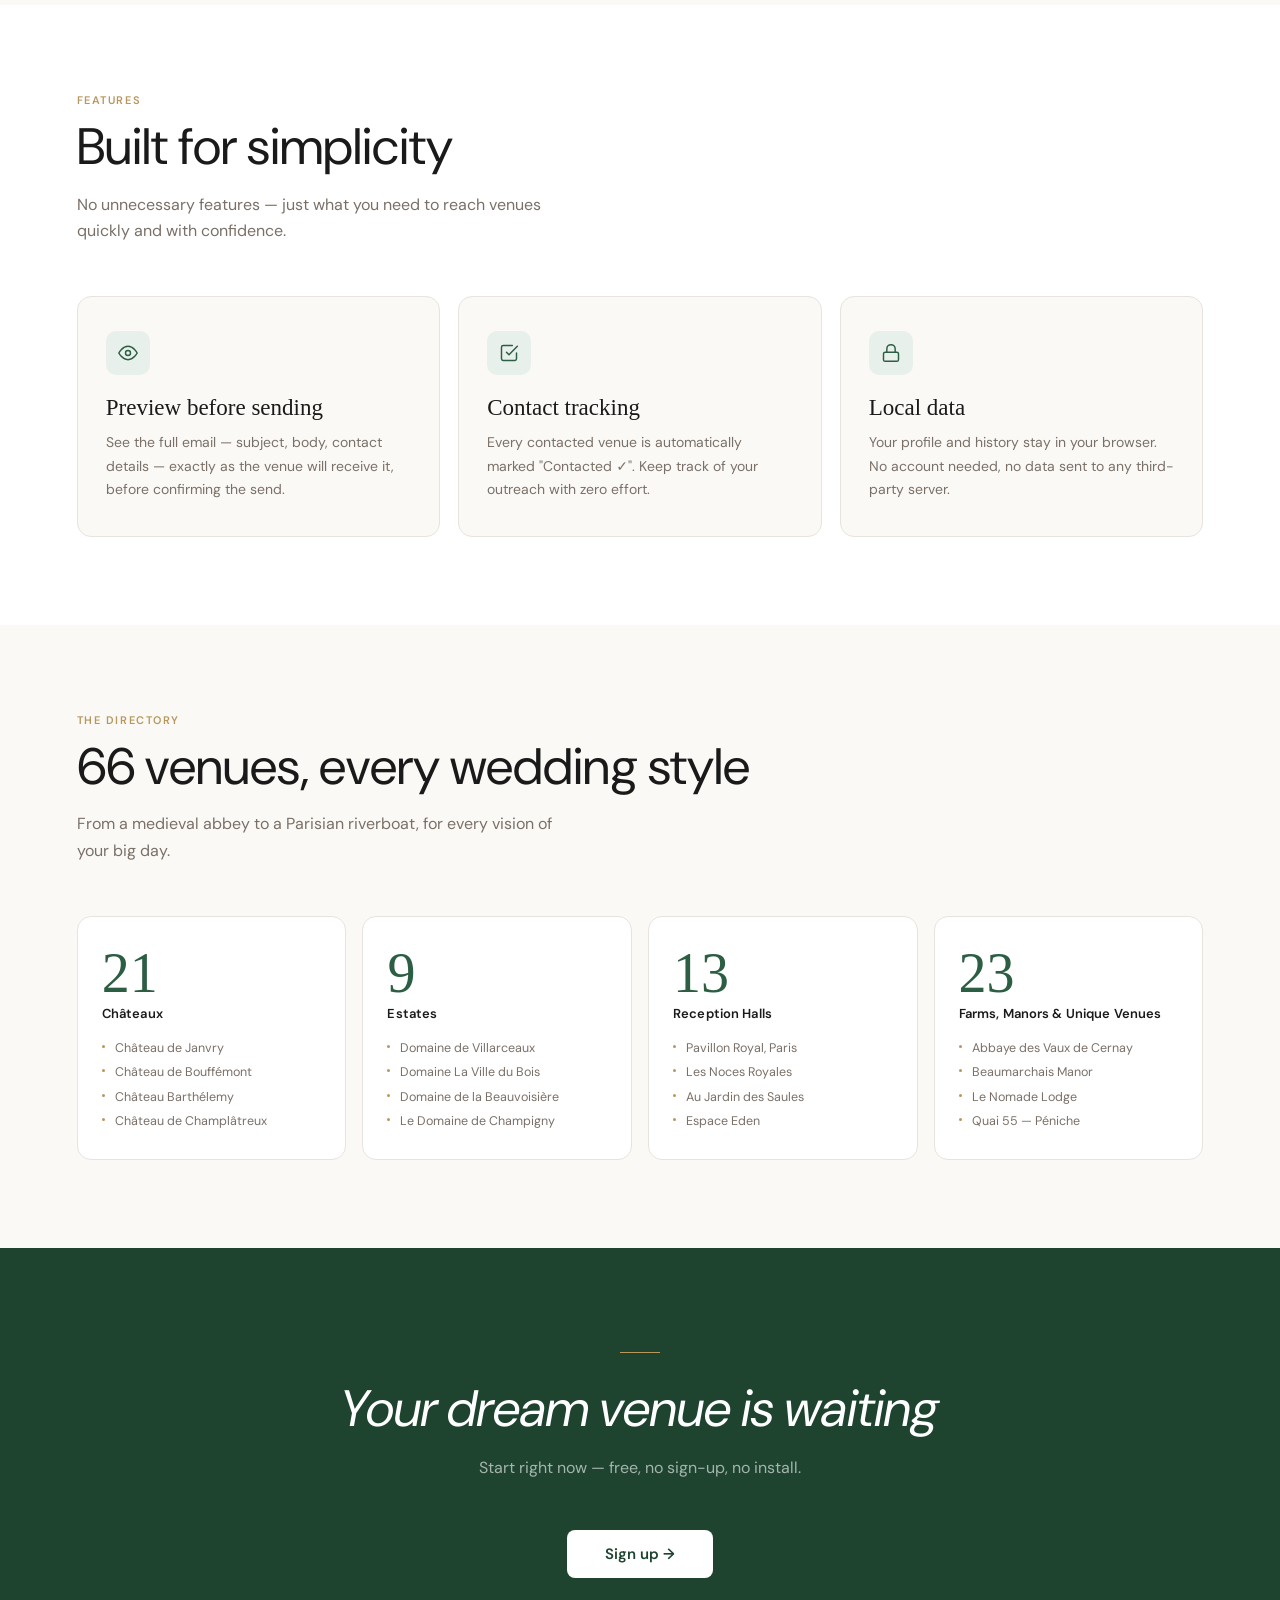
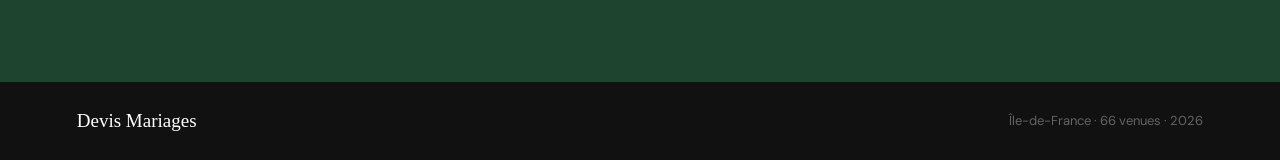
==== commit cc278895: "Revamp frontend (Fraunces + green/gold tokens) and add read-only guest mode - Add shared frontend/th" ====
--- a/frontend/landing.html
+++ b/frontend/landing.html
@@ -5,7 +5,9 @@
   <meta name="viewport" content="width=device-width, initial-scale=1.0">
   <title>Devis Mariages — Trouvez votre lieu de mariage idéal en Île-de-France</title>
   <link rel="preconnect" href="https://fonts.googleapis.com">
-  <link href="https://fonts.googleapis.com/css2?family=Cormorant+Garamond:ital,wght@0,300;0,400;0,500;0,600;1,300;1,400;1,500;1,600&family=DM+Sans:opsz,wght@9..40,300;9..40,400;9..40,500;9..40,600&display=swap" rel="stylesheet">
+  <link rel="preconnect" href="https://fonts.gstatic.com" crossorigin>
+  <link href="https://fonts.googleapis.com/css2?family=Fraunces:ital,opsz,wght@0,9..144,300..600;1,9..144,300..500&family=DM+Sans:opsz,wght@9..40,300..600&display=swap" rel="stylesheet">
+  <link rel="stylesheet" href="/theme.css">
   <style>
     :root {
       --green:       #2c5e43;
@@ -27,7 +29,7 @@
       -webkit-font-smoothing: antialiased;
       overflow-x: hidden;
     }
-    h1, h2, h3 { font-family: 'Cormorant Garamond', Georgia, serif; }
+    h1, h2, h3 { font-family: var(--font-display); }
     a { text-decoration: none; }
 
     /* ─── NAV ─────────────────────────────────────────── */
@@ -479,7 +481,7 @@
   <p class="hero-sub" data-i18n="hero_sub">Parcourez châteaux, domaines, fermes et lieux atypiques. Envoyez des demandes de devis personnalisées à chaque lieu en un seul clic.</p>
   <div class="hero-ctas">
     <a class="btn-primary" data-ob-link href="onboarding.html?lang=fr" data-i18n="btn_start">Commencer maintenant</a>
-    <a class="btn-outline" href="#types" data-i18n="btn_browse">Voir les lieux →</a>
+    <a class="btn-outline" href="/dashboard?guest=1" data-i18n="btn_guest">Explorer en invité →</a>
   </div>
 </section>
 
@@ -657,6 +659,7 @@
       hero_h1:       "Trouvez votre lieu<br><em>de mariage idéal</em>",
       hero_sub:      "Parcourez châteaux, domaines, fermes et lieux atypiques. Envoyez des demandes de devis personnalisées à chaque lieu en un seul clic.",
       btn_start:     "Commencer maintenant",
+      btn_guest:     "Explorer en invité →",
       btn_browse:    "Voir les lieux →",
       stat1_desc:    "Lieux référencés",
       stat2_desc:    "Types de lieux",
@@ -706,6 +709,7 @@
       hero_h1:       "Find your ideal<br><em>wedding venue</em>",
       hero_sub:      "Browse châteaux, estates, barns and unique venues. Send personalized quote requests to each venue in a single click.",
       btn_start:     "Get started",
+      btn_guest:     "Explore as guest →",
       btn_browse:    "Browse venues →",
       stat1_desc:    "Listed venues",
       stat2_desc:    "Venue types",
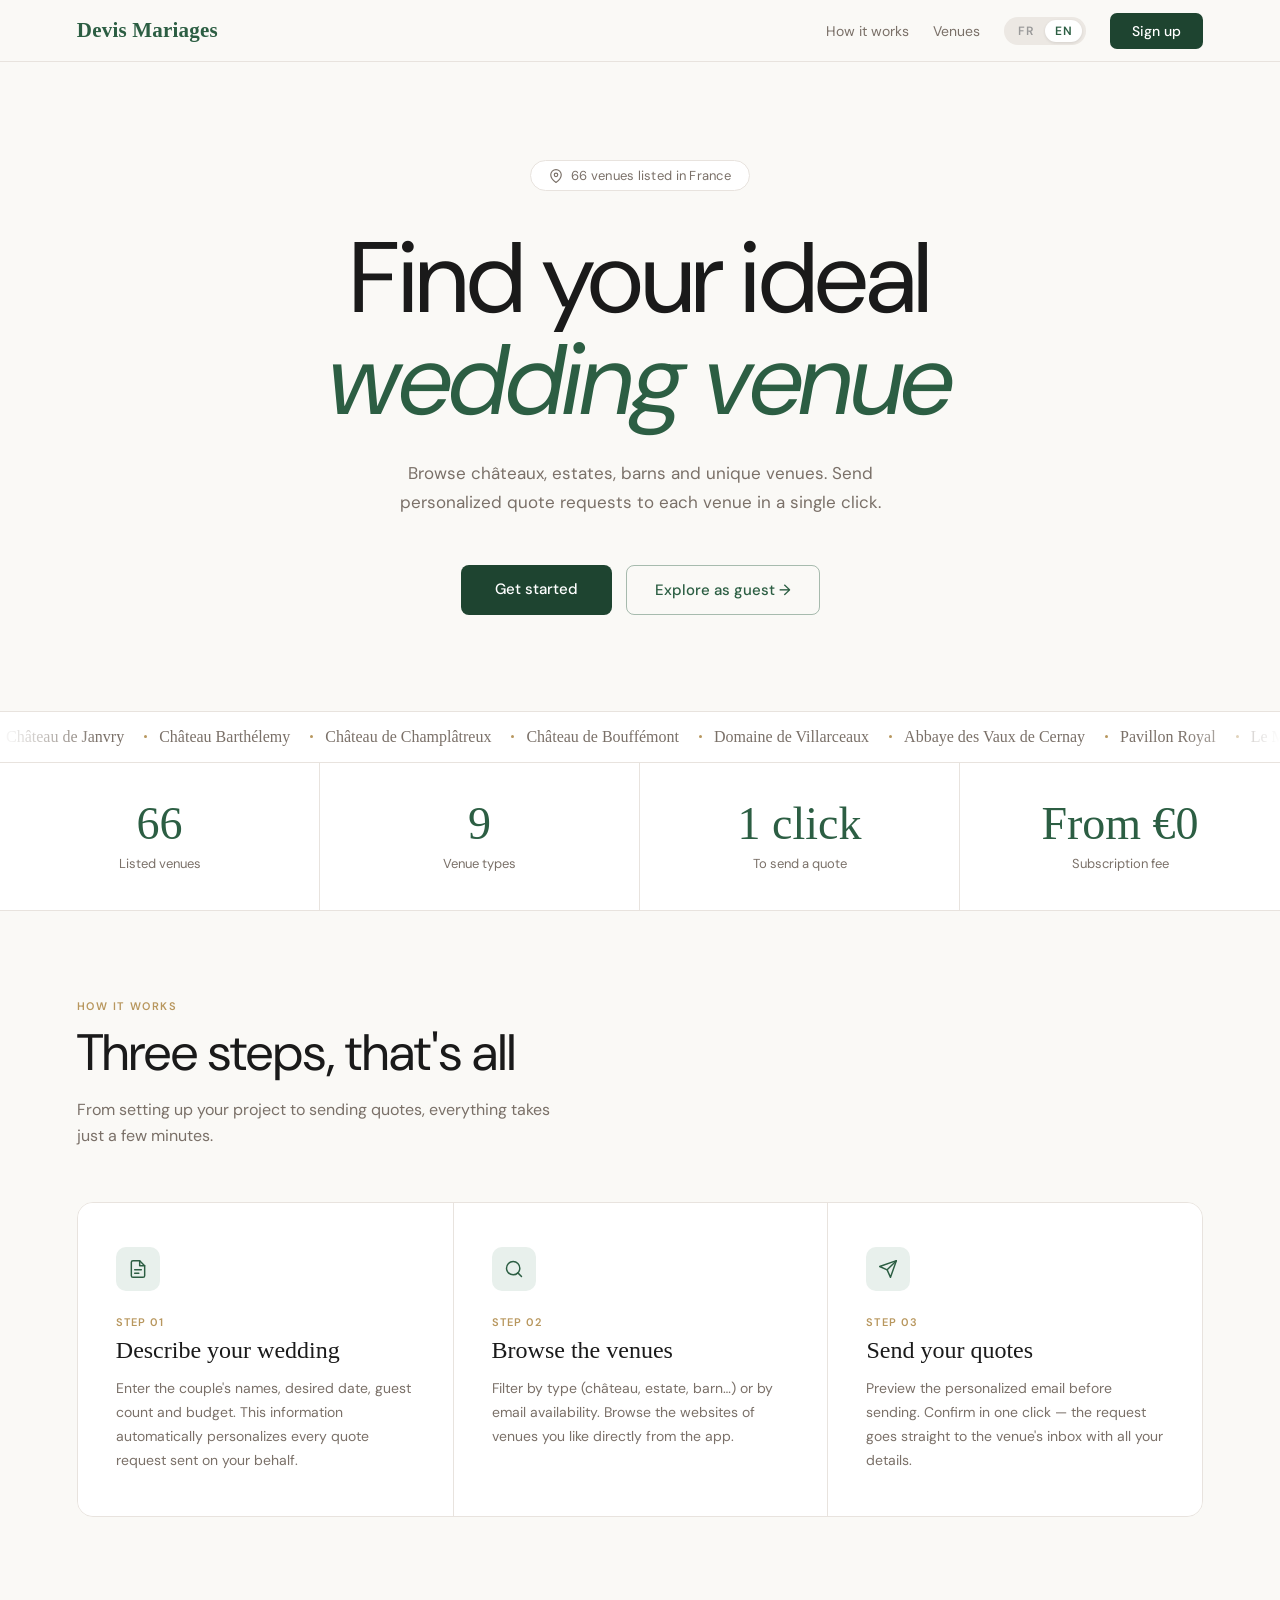
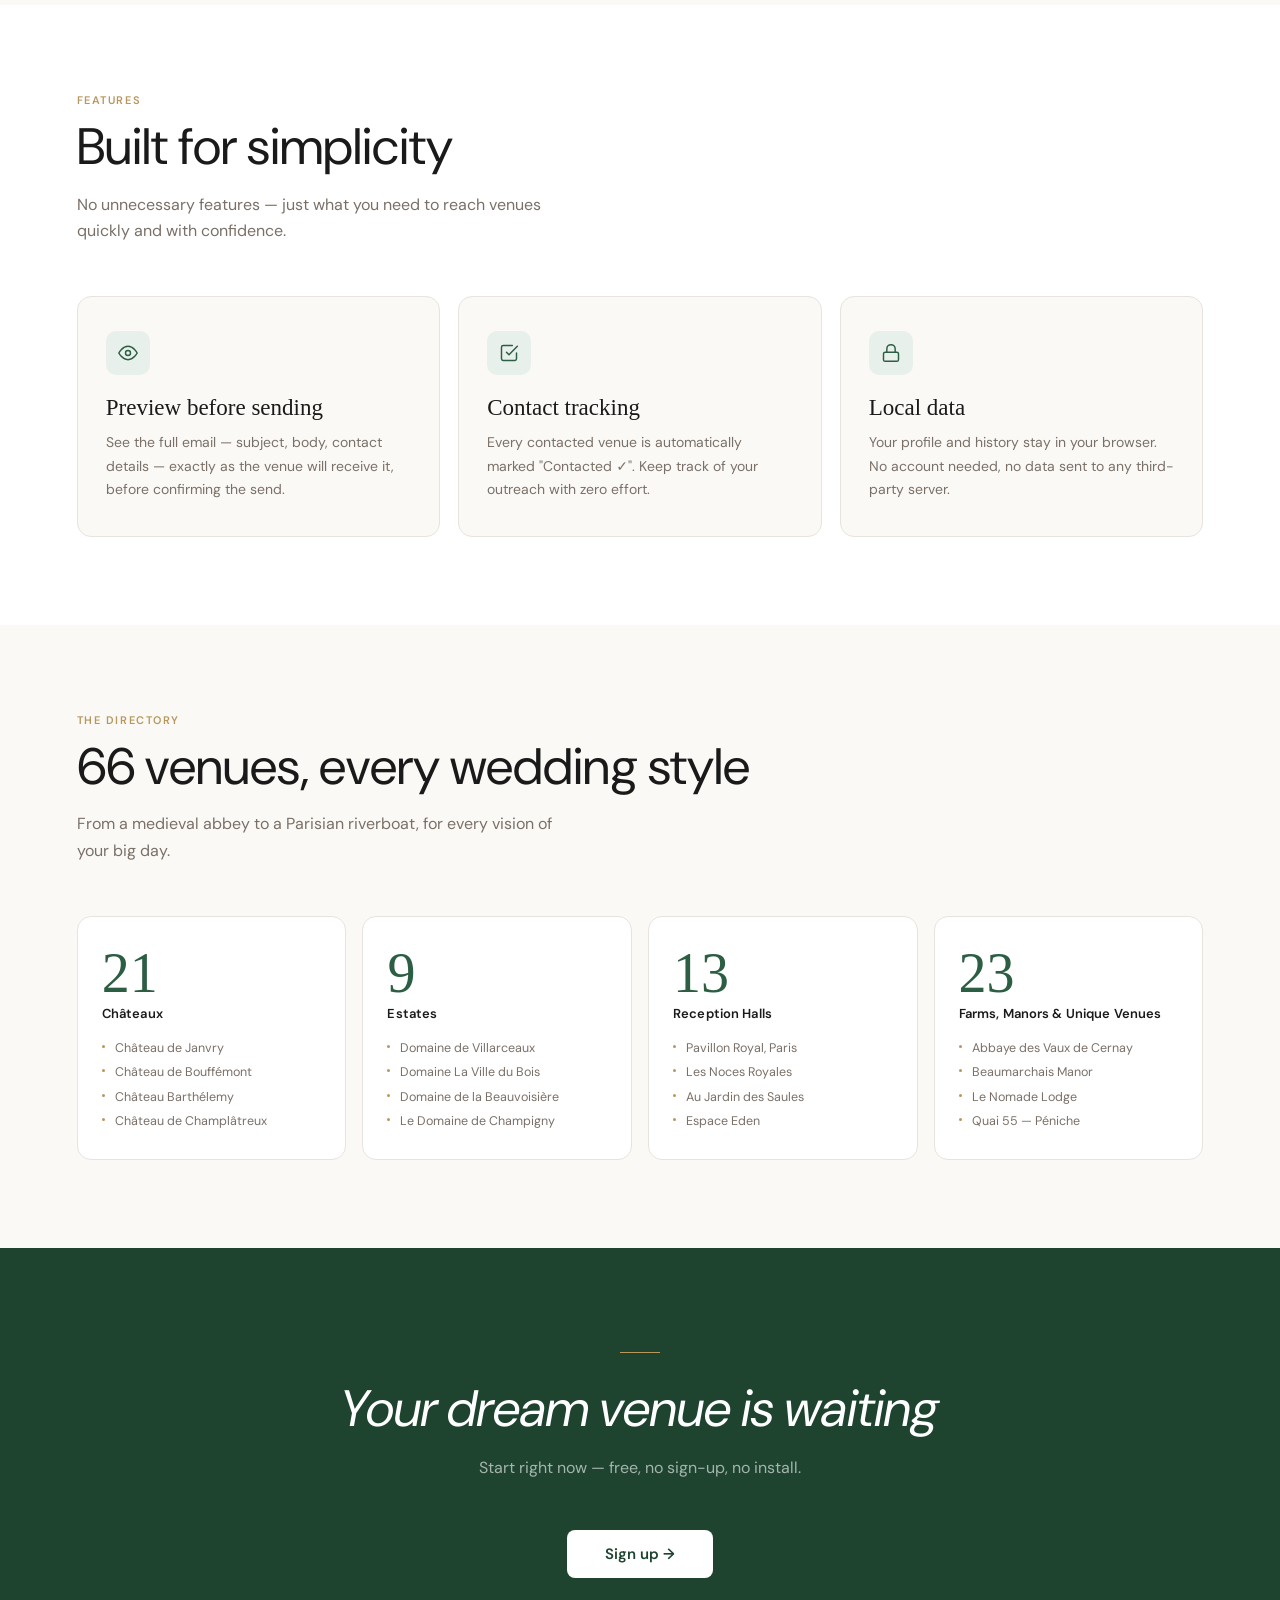
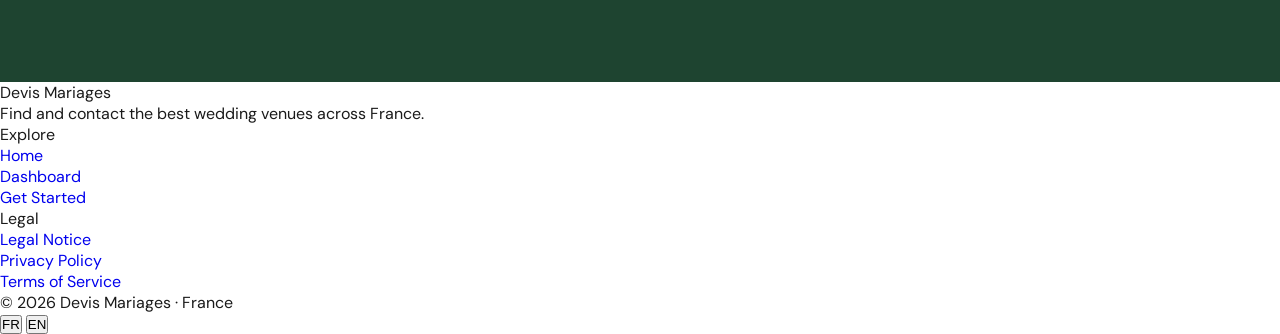
==== commit ad29c8e6: "Add legal pages routing, broaden region copy to France, fix footer - Register /legal, /privacy, /ter" ====
--- a/frontend/landing.html
+++ b/frontend/landing.html
@@ -3,11 +3,11 @@
 <head>
   <meta charset="UTF-8">
   <meta name="viewport" content="width=device-width, initial-scale=1.0">
-  <title>Devis Mariages — Trouvez votre lieu de mariage idéal en Île-de-France</title>
+  <title>Devis Mariages — Trouvez votre lieu de mariage idéal en France</title>
   <link rel="preconnect" href="https://fonts.googleapis.com">
   <link rel="preconnect" href="https://fonts.gstatic.com" crossorigin>
   <link href="https://fonts.googleapis.com/css2?family=Fraunces:ital,opsz,wght@0,9..144,300..600;1,9..144,300..500&family=DM+Sans:opsz,wght@9..40,300..600&display=swap" rel="stylesheet">
-  <link rel="stylesheet" href="/theme.css">
+  <link rel="stylesheet" href="/theme.css?v=3">
   <style>
     :root {
       --green:       #2c5e43;
@@ -414,21 +414,7 @@
     }
     .btn-white:hover { transform: translateY(-2px); box-shadow: 0 10px 30px rgba(0,0,0,.22); }
 
-    /* ─── FOOTER ──────────────────────────────────────── */
-    footer {
-      background: #111;
-      padding: 28px 6%;
-      display: flex;
-      align-items: center;
-      justify-content: space-between;
-    }
-    .footer-logo {
-      font-family: 'Cormorant Garamond', serif;
-      font-size: 19px;
-      color: #fff;
-      font-weight: 500;
-    }
-    .footer-meta { font-size: 13px; color: rgba(255,255,255,.35); }
+    /* footer styles live in theme.css (.site-footer) */
 
     /* ─── REVEAL ANIMATIONS ───────────────────────────── */
     .reveal {
@@ -475,7 +461,7 @@
 <section class="hero">
   <div class="hero-eyebrow">
     <svg width="14" height="14" viewBox="0 0 24 24" fill="none" stroke="currentColor" stroke-width="2" stroke-linecap="round" stroke-linejoin="round"><path d="M21 10c0 7-9 13-9 13s-9-6-9-13a9 9 0 0 1 18 0z"/><circle cx="12" cy="10" r="3"/></svg>
-    <span data-i18n="eyebrow_hero"><strong>66</strong> lieux référencés en Île-de-France</span>
+    <span data-i18n="eyebrow_hero"><strong>66</strong> lieux référencés en France</span>
   </div>
   <h1 id="hero-h1">Trouvez votre lieu<br><em>de mariage idéal</em></h1>
   <p class="hero-sub" data-i18n="hero_sub">Parcourez châteaux, domaines, fermes et lieux atypiques. Envoyez des demandes de devis personnalisées à chaque lieu en un seul clic.</p>
@@ -631,9 +617,36 @@
 </section>
 
 <!-- ─── FOOTER ─────────────────────────────────────────────── -->
-<footer>
-  <span class="footer-logo">Devis Mariages</span>
-  <span class="footer-meta" data-i18n="footer_meta">Île-de-France · 66 lieux · 2026</span>
+<footer class="site-footer">
+  <div class="footer-inner">
+    <div class="footer-brand">
+      <p class="footer-brand-name">Devis Mariages</p>
+      <p class="footer-brand-tagline" data-i18n="footer_tagline">Trouvez et contactez les meilleurs lieux de mariage partout en France.</p>
+    </div>
+    <div>
+      <p class="footer-col-title" data-i18n="footer_nav_title">Explorer</p>
+      <ul class="footer-links">
+        <li><a href="/" data-i18n="footer_nav_home">Accueil</a></li>
+        <li><a href="/dashboard" data-i18n="footer_nav_dashboard">Tableau de bord</a></li>
+        <li><a href="/onboarding.html" data-i18n="footer_nav_start">Commencer</a></li>
+      </ul>
+    </div>
+    <div>
+      <p class="footer-col-title" data-i18n="footer_legal_title">Légal</p>
+      <ul class="footer-links">
+        <li><a href="/legal" data-i18n="footer_legal_mentions">Mentions légales</a></li>
+        <li><a href="/privacy" data-i18n="footer_legal_privacy">Confidentialité</a></li>
+        <li><a href="/terms" data-i18n="footer_legal_terms">Conditions d'utilisation</a></li>
+      </ul>
+    </div>
+  </div>
+  <div class="footer-bottom">
+    <span class="footer-copy" data-i18n="footer_copy">© 2026 Devis Mariages · France</span>
+    <div class="footer-lang">
+      <button onclick="setLang('fr')" id="fl-fr">FR</button>
+      <button onclick="setLang('en')" id="fl-en">EN</button>
+    </div>
+  </div>
 </footer>
 
 <script src="/auth.js"></script>
@@ -651,11 +664,11 @@
   /* ── Translations ─────────────────────────────────────────── */
   const T = {
     fr: {
-      page_title:    "Devis Mariages — Trouvez votre lieu de mariage idéal en Île-de-France",
+      page_title:    "Devis Mariages — Trouvez votre lieu de mariage idéal en France",
       nav_how:       "Comment ça marche",
       nav_types:     "Les lieux",
       nav_app:       "S'inscrire",
-      eyebrow_hero:  "66 lieux référencés en Île-de-France",
+      eyebrow_hero:  "66 lieux référencés en France",
       hero_h1:       "Trouvez votre lieu<br><em>de mariage idéal</em>",
       hero_sub:      "Parcourez châteaux, domaines, fermes et lieux atypiques. Envoyez des demandes de devis personnalisées à chaque lieu en un seul clic.",
       btn_start:     "Commencer maintenant",
@@ -697,15 +710,24 @@
       type4_name:    "Fermes, Manoirs & Atypiques",
       cta_title:     "<em>Votre lieu de rêve vous attend</em>",
       cta_sub:       "Commencez dès maintenant — gratuit, sans inscription, sans installation.",
-      btn_open:      "S'inscrire →",
-      footer_meta:   "Île-de-France · 66 lieux · 2026",
+      btn_open:           "S'inscrire →",
+      footer_tagline:     "Trouvez et contactez les meilleurs lieux de mariage partout en France.",
+      footer_nav_title:   "Explorer",
+      footer_nav_home:    "Accueil",
+      footer_nav_dashboard: "Tableau de bord",
+      footer_nav_start:   "Commencer",
+      footer_legal_title: "Légal",
+      footer_legal_mentions: "Mentions légales",
+      footer_legal_privacy: "Confidentialité",
+      footer_legal_terms: "Conditions d'utilisation",
+      footer_copy:        "© 2026 Devis Mariages · France",
     },
     en: {
-      page_title:    "Devis Mariages — Find your ideal wedding venue in Île-de-France",
+      page_title:    "Devis Mariages — Find your ideal wedding venue in France",
       nav_how:       "How it works",
       nav_types:     "Venues",
       nav_app:       "Sign up",
-      eyebrow_hero:  "66 venues listed in Île-de-France",
+      eyebrow_hero:  "66 venues listed in France",
       hero_h1:       "Find your ideal<br><em>wedding venue</em>",
       hero_sub:      "Browse châteaux, estates, barns and unique venues. Send personalized quote requests to each venue in a single click.",
       btn_start:     "Get started",
@@ -747,8 +769,17 @@
       type4_name:    "Farms, Manors & Unique Venues",
       cta_title:     "<em>Your dream venue is waiting</em>",
       cta_sub:       "Start right now — free, no sign-up, no install.",
-      btn_open:      "Sign up →",
-      footer_meta:   "Île-de-France · 66 venues · 2026",
+      btn_open:           "Sign up →",
+      footer_tagline:     "Find and contact the best wedding venues across France.",
+      footer_nav_title:   "Explore",
+      footer_nav_home:    "Home",
+      footer_nav_dashboard: "Dashboard",
+      footer_nav_start:   "Get Started",
+      footer_legal_title: "Legal",
+      footer_legal_mentions: "Legal Notice",
+      footer_legal_privacy: "Privacy Policy",
+      footer_legal_terms: "Terms of Service",
+      footer_copy:        "© 2026 Devis Mariages · France",
     }
   };
 
@@ -758,9 +789,13 @@
     if (!T[lang]) return;
     currentLang = lang;
 
-    // Toggle button state
+    // Toggle button state (nav + footer)
     document.getElementById('lang-fr').classList.toggle('active', lang === 'fr');
     document.getElementById('lang-en').classList.toggle('active', lang === 'en');
+    const flFr = document.getElementById('fl-fr');
+    const flEn = document.getElementById('fl-en');
+    if (flFr) flFr.classList.toggle('active', lang === 'fr');
+    if (flEn) flEn.classList.toggle('active', lang === 'en');
 
     // Page meta
     document.documentElement.lang = lang;
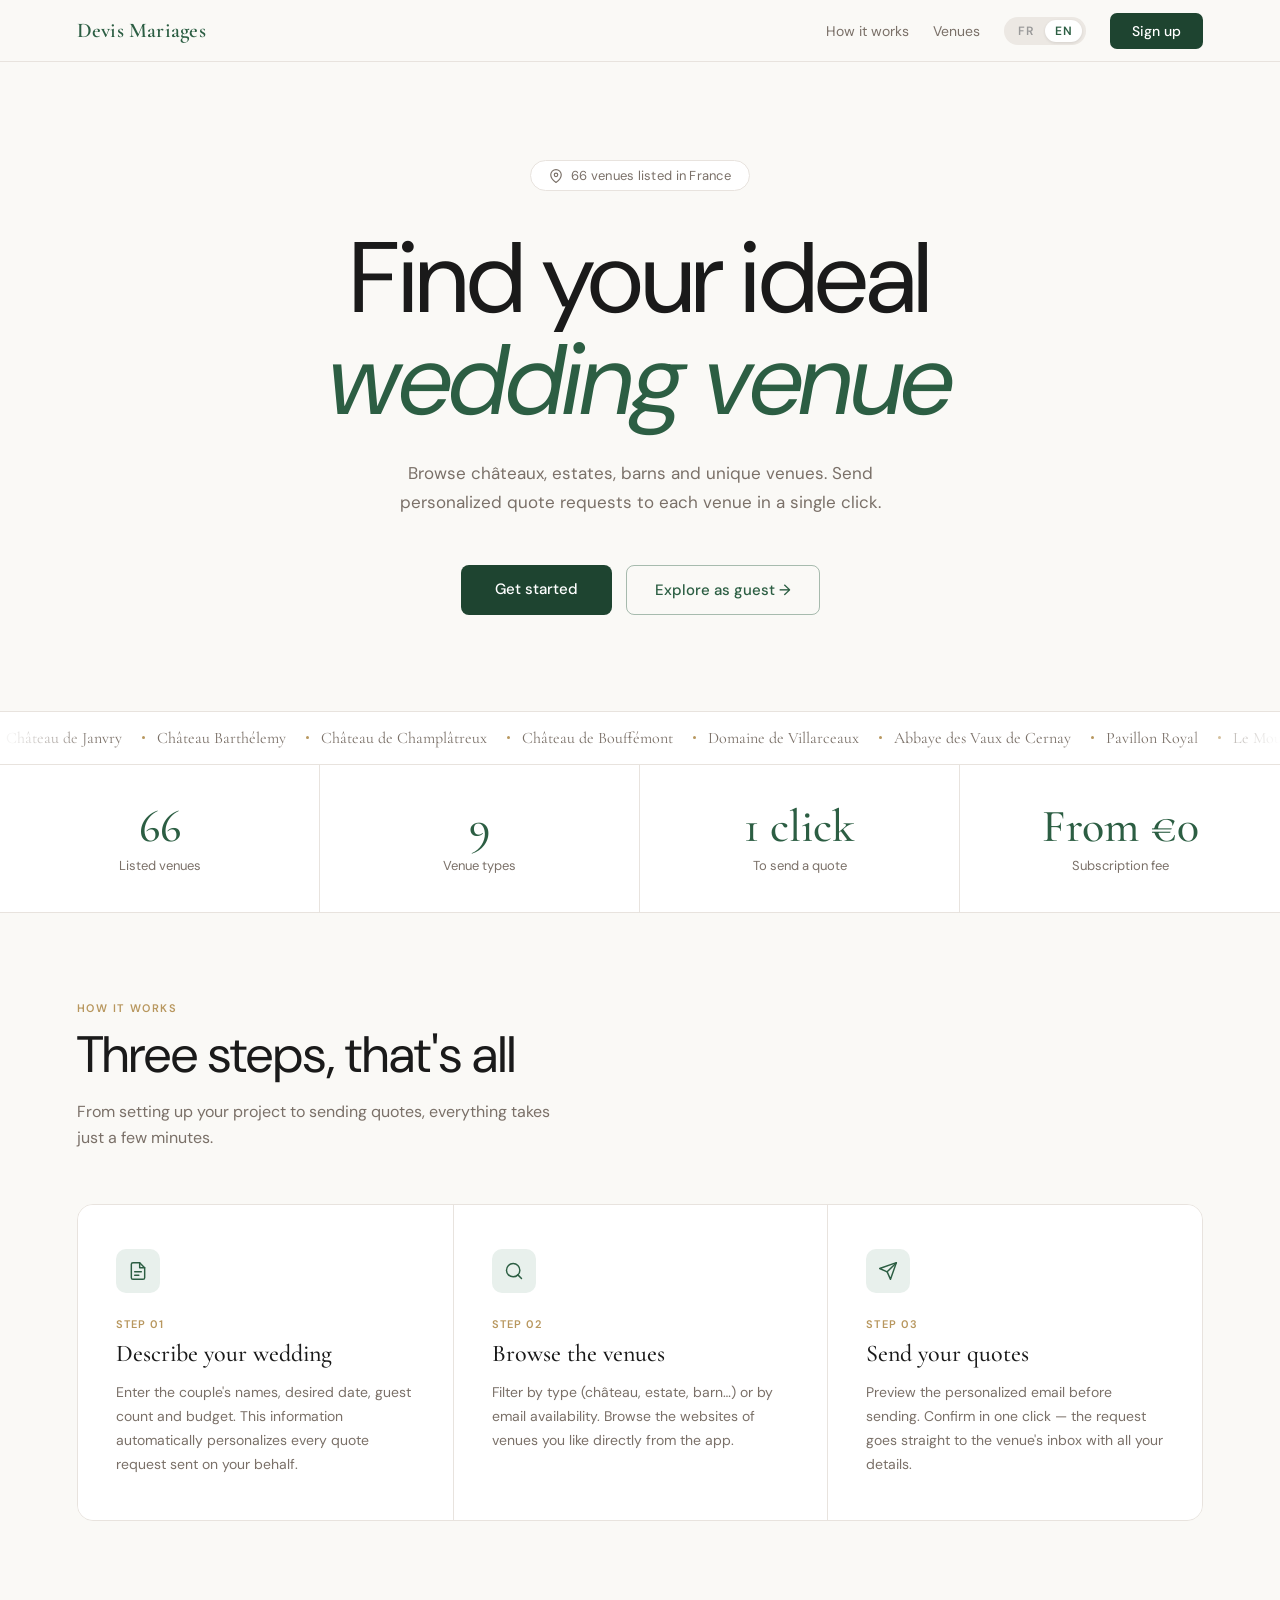
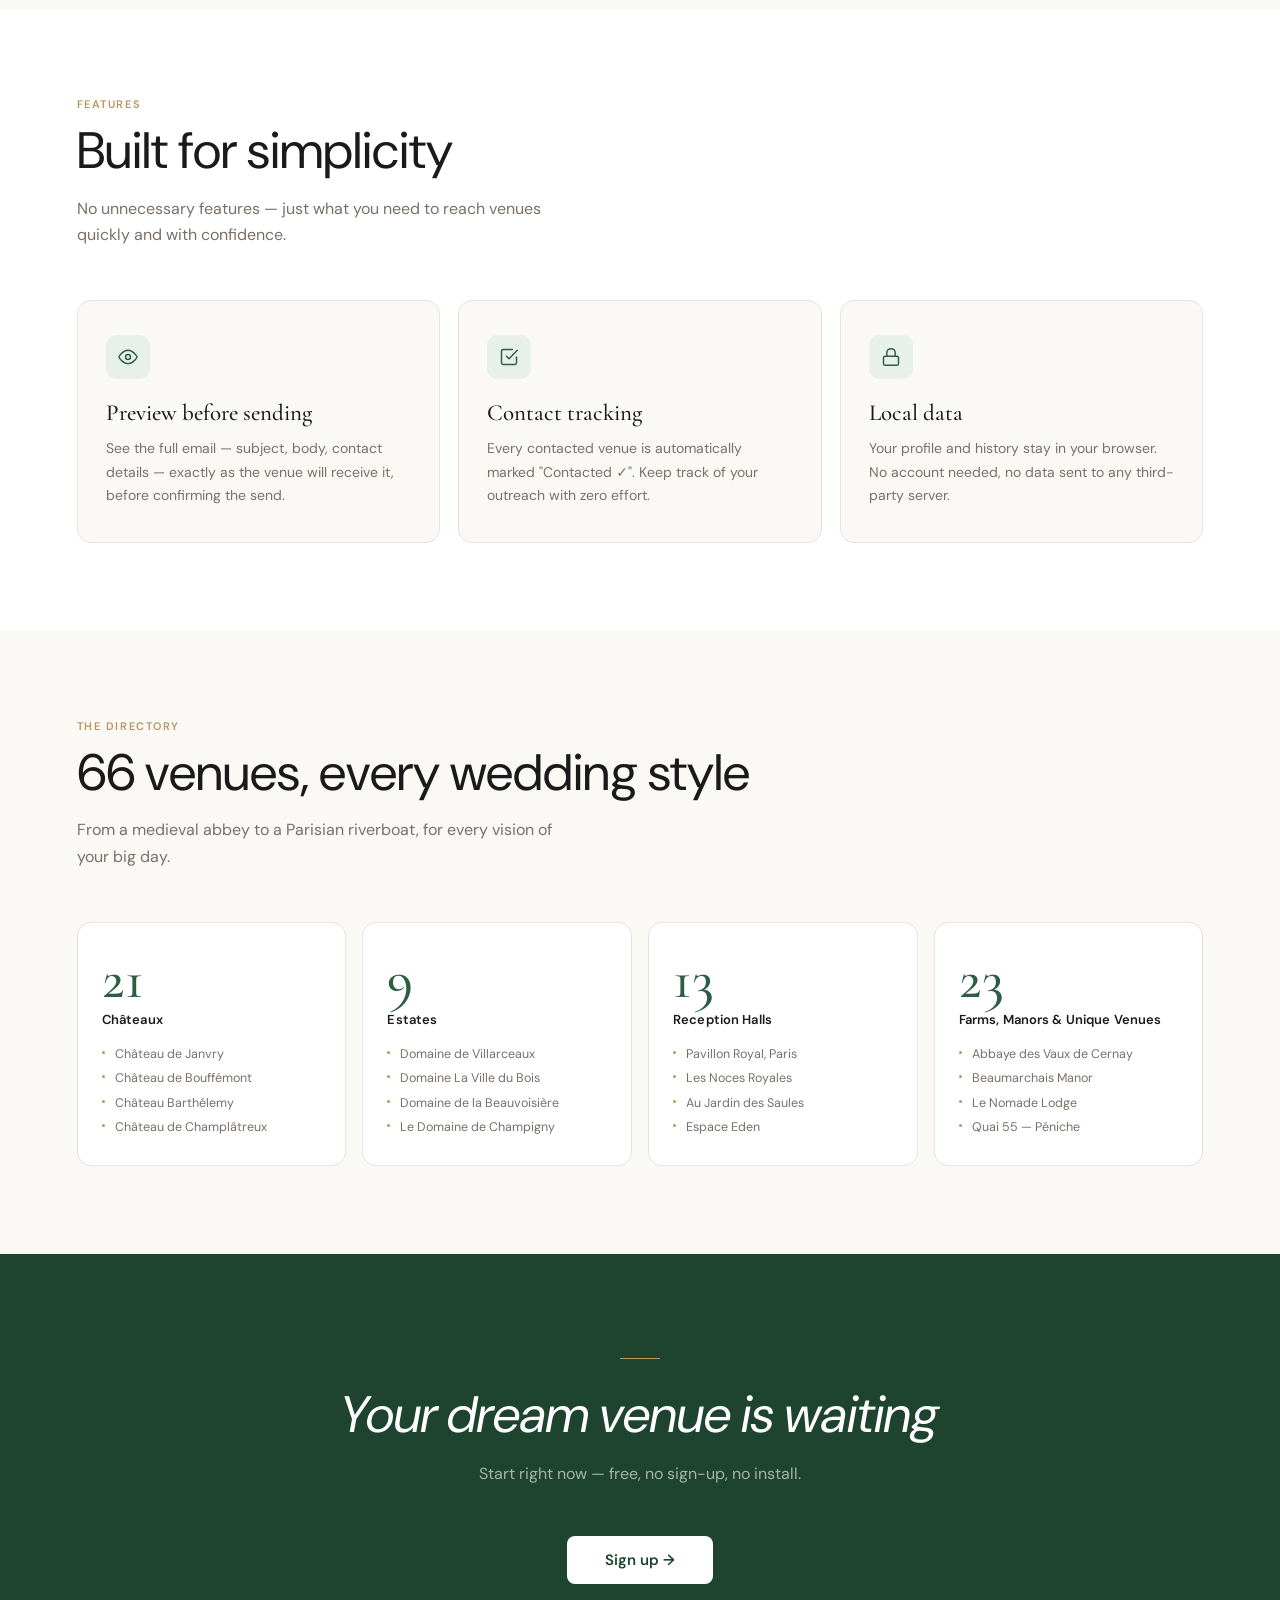
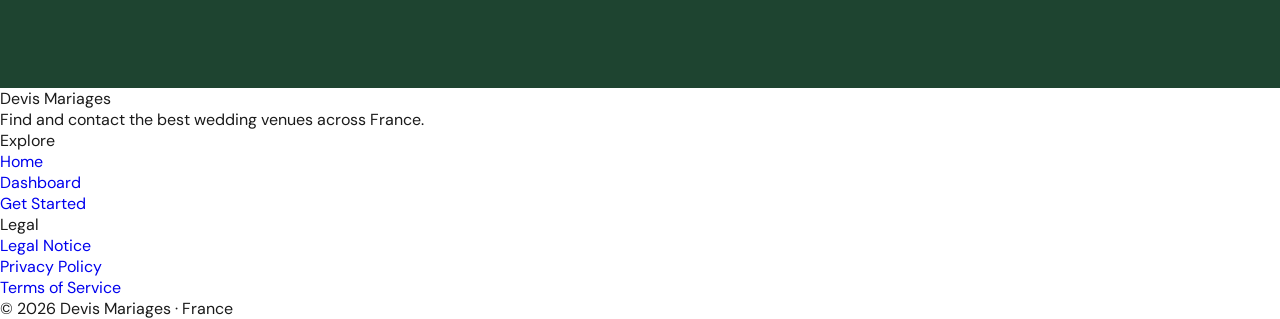
==== commit 040dd691: "Load Cormorant Garamond font, drop redundant footer language toggle - Add Cormorant Garamond (incl. " ====
--- a/frontend/landing.html
+++ b/frontend/landing.html
@@ -6,7 +6,7 @@
   <title>Devis Mariages — Trouvez votre lieu de mariage idéal en France</title>
   <link rel="preconnect" href="https://fonts.googleapis.com">
   <link rel="preconnect" href="https://fonts.gstatic.com" crossorigin>
-  <link href="https://fonts.googleapis.com/css2?family=Fraunces:ital,opsz,wght@0,9..144,300..600;1,9..144,300..500&family=DM+Sans:opsz,wght@9..40,300..600&display=swap" rel="stylesheet">
+  <link href="https://fonts.googleapis.com/css2?family=Fraunces:ital,opsz,wght@0,9..144,300..600;1,9..144,300..500&family=Cormorant+Garamond:ital,wght@0,500;0,600;0,700;1,500;1,600;1,700&family=DM+Sans:opsz,wght@9..40,300..600&display=swap" rel="stylesheet">
   <link rel="stylesheet" href="/theme.css?v=3">
   <style>
     :root {
@@ -642,10 +642,6 @@
   </div>
   <div class="footer-bottom">
     <span class="footer-copy" data-i18n="footer_copy">© 2026 Devis Mariages · France</span>
-    <div class="footer-lang">
-      <button onclick="setLang('fr')" id="fl-fr">FR</button>
-      <button onclick="setLang('en')" id="fl-en">EN</button>
-    </div>
   </div>
 </footer>
 
